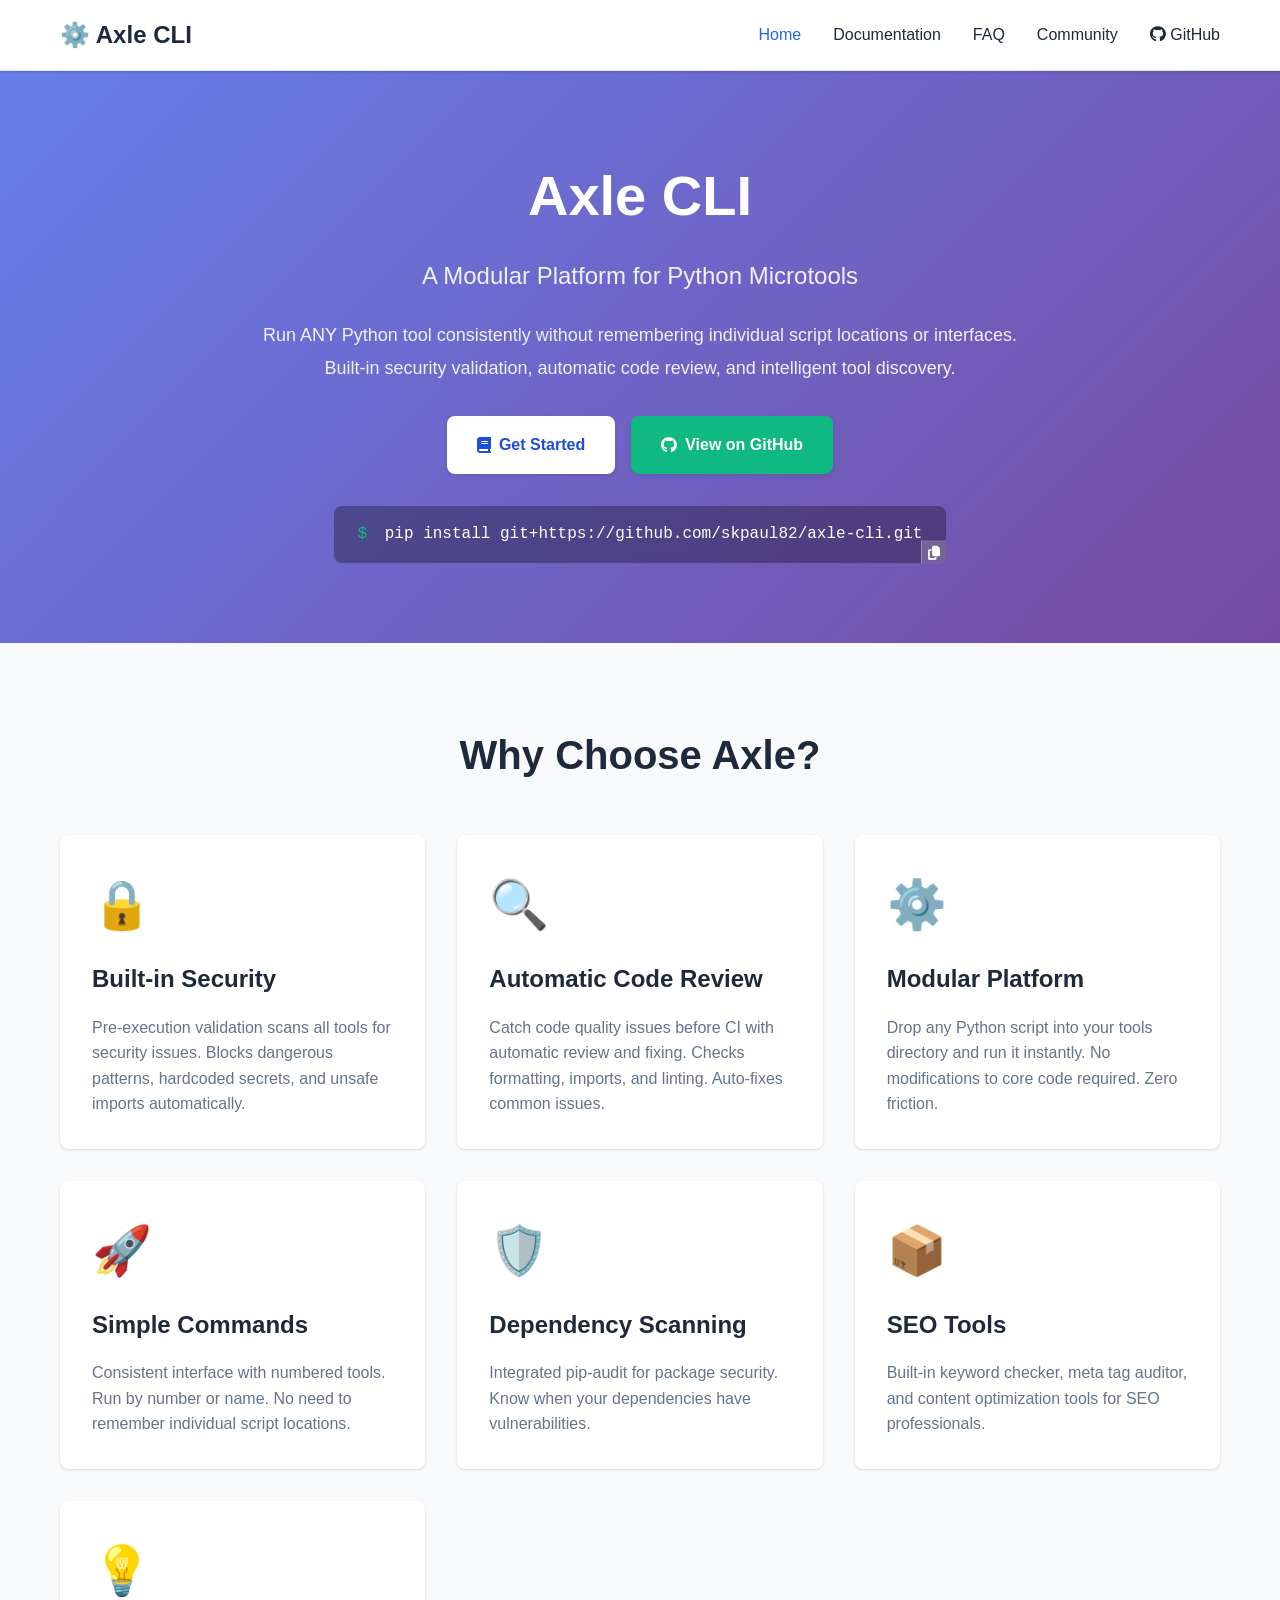
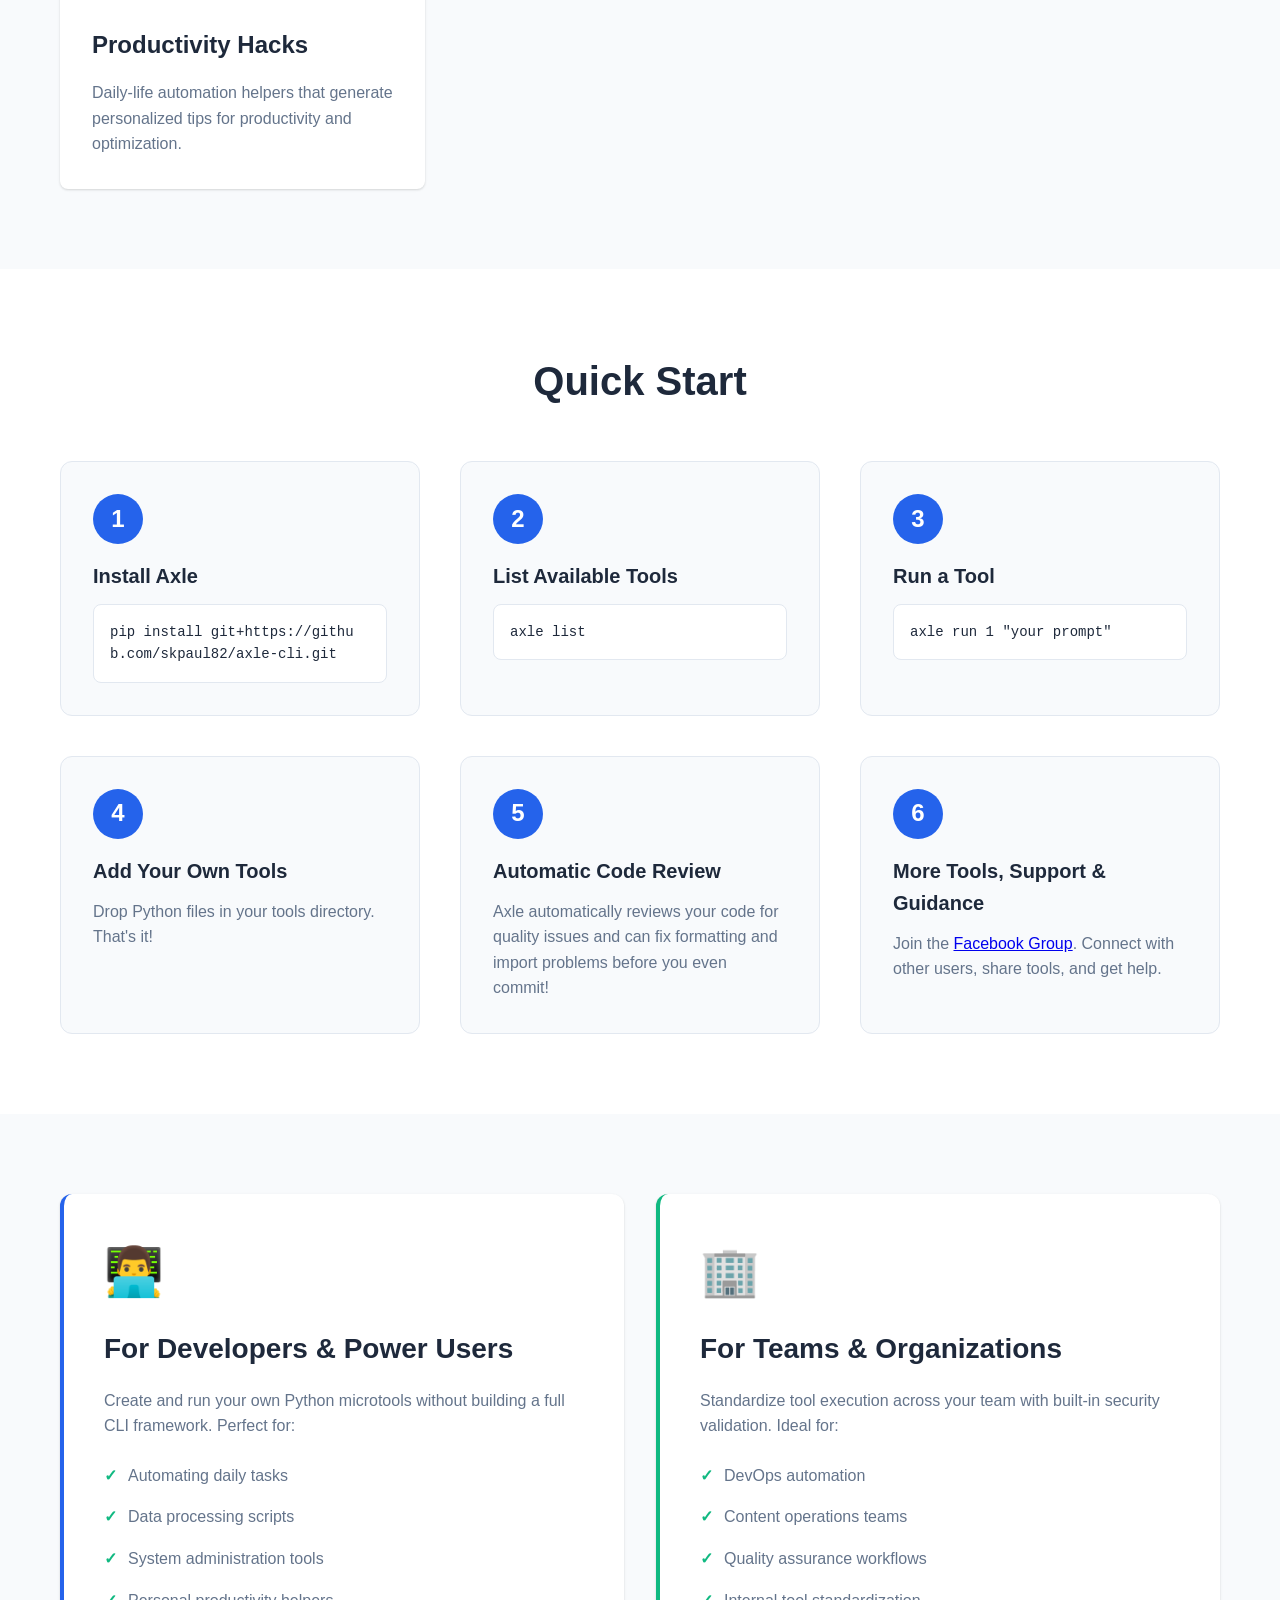
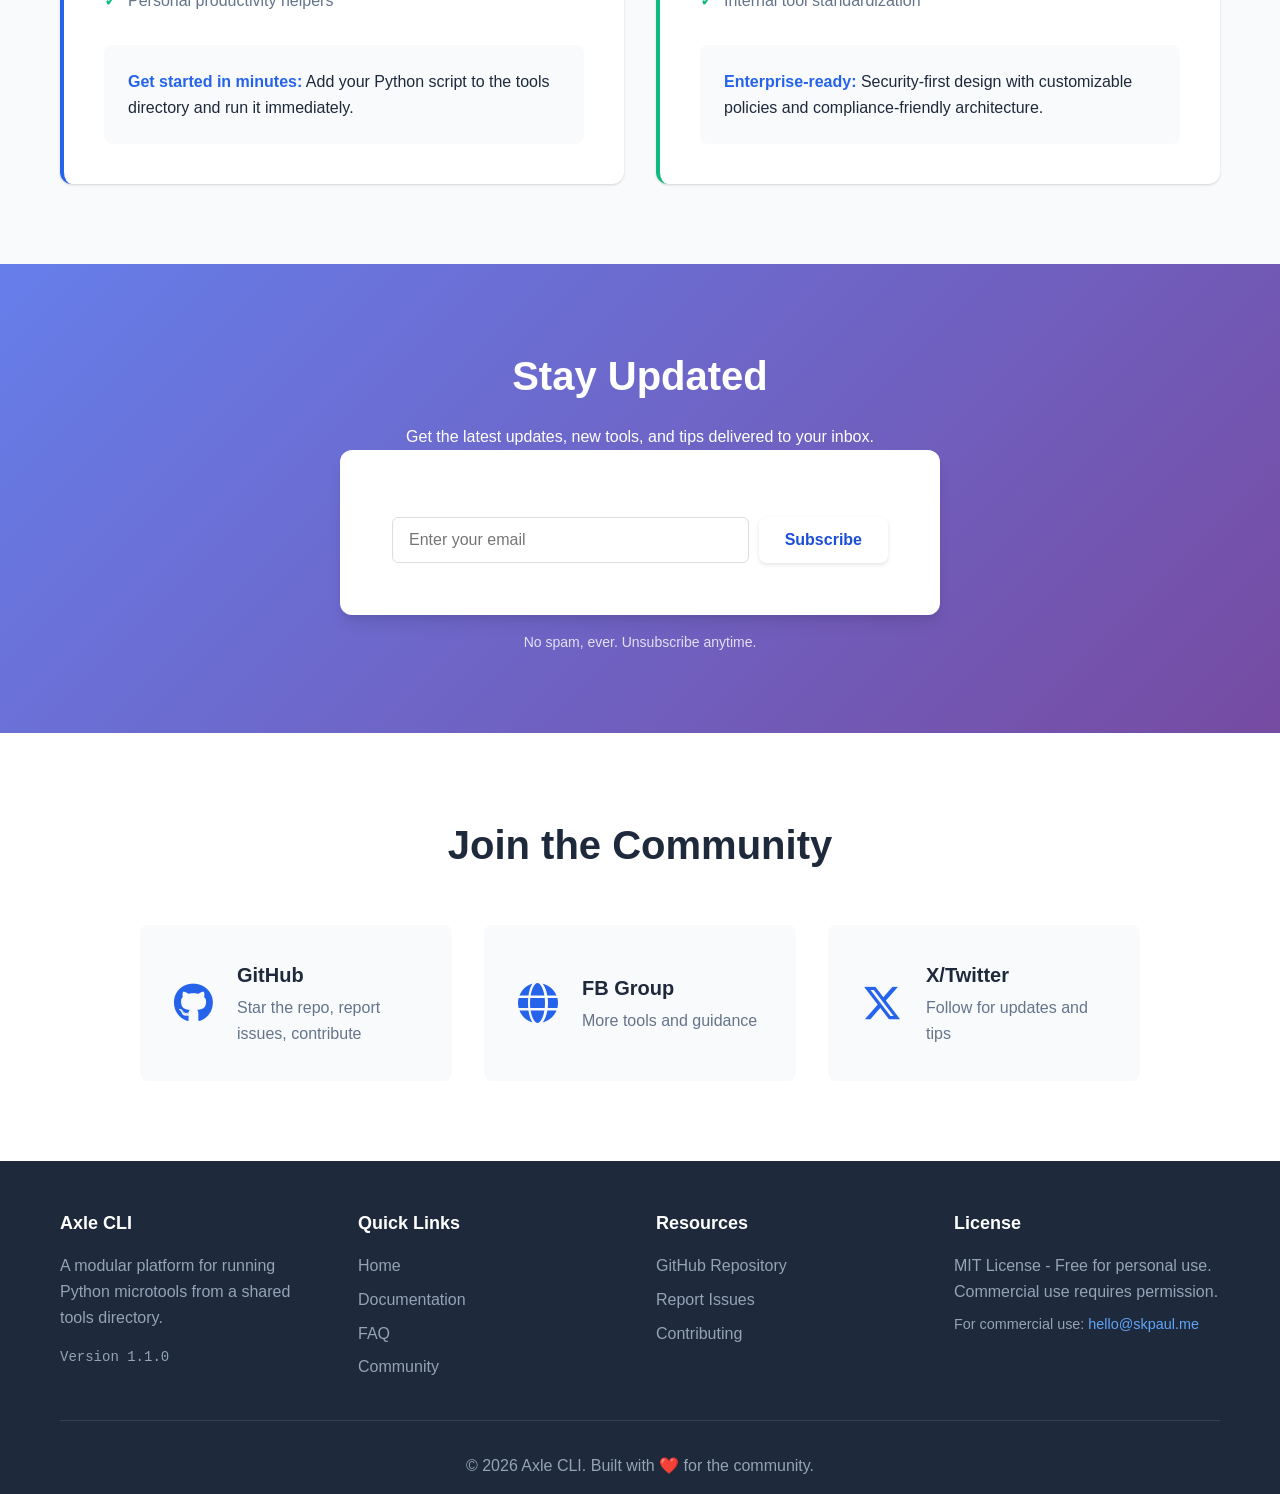
==== website/index.html @ 7e2ce711 "Revert "Add copy buttons to Quick Start section code commands" This reverts commit d05efdab713e0e65b" ====
<!DOCTYPE html>
<html lang="en">
<head>
    <meta charset="UTF-8">
    <meta name="viewport" content="width=device-width, initial-scale=1.0">
    <title>Axle CLI - A Modular Platform for Python Microtools</title>
    <meta name="description" content="Axle is a modular CLI platform for running Python microtools from a shared tools directory. Built-in security, automatic tool discovery, and simple command structure.">
    <link rel="stylesheet" href="css/style.css">
    <link rel="stylesheet" href="https://cdnjs.cloudflare.com/ajax/libs/font-awesome/6.4.0/css/all.min.css">
    <!-- Google tag (gtag.js) -->
    <script async src="https://www.googletagmanager.com/gtag/js?id=G-KFVHRHE60N"></script>
    <script>
      window.dataLayer = window.dataLayer || [];
      function gtag(){dataLayer.push(arguments);}
      gtag('js', new Date());

      gtag('config', 'G-KFVHRHE60N');
    </script>
</head>
<body>
    <!-- Navigation -->
    <nav class="navbar">
        <div class="container">
            <div class="nav-brand">
                <a href="index.html">⚙️ Axle CLI</a>
            </div>
            <button class="nav-toggle" id="navToggle" aria-label="Toggle navigation">
                <span></span>
                <span></span>
                <span></span>
            </button>
            <ul class="nav-menu" id="navMenu">
                <li><a href="index.html" class="active">Home</a></li>
                <li><a href="docs.html">Documentation</a></li>
                <li><a href="faq.html">FAQ</a></li>
                <li><a href="community.html">Community</a></li>
                <li><a href="https://github.com/skpaul82/axle-cli" target="_blank"><i class="fab fa-github"></i> GitHub</a></li>
            </ul>
        </div>
    </nav>

    <!-- Hero Section -->
    <section class="hero">
        <div class="container">
            <div class="hero-content">
                <h1>
                    Axle CLI
                </h1>
                <p class="hero-subtitle">A Modular Platform for Python Microtools</p>
                <p class="hero-description">
                    Run ANY Python tool consistently without remembering individual script locations or interfaces.
                    Built-in security validation, automatic code review, and intelligent tool discovery.
                </p>
                <div class="hero-buttons">
                    <a href="docs.html" class="btn btn-primary">
                        <i class="fas fa-book"></i> Get Started
                    </a>
                    <a href="https://github.com/skpaul82/axle-cli" target="_blank" class="btn btn-secondary">
                        <i class="fab fa-github"></i> View on GitHub
                    </a>
                </div>
                <div class="hero-install">
                    <div style="position: relative; display: inline-block;">
                        <code class="install-command" id="installCommand">
                            <span class="prompt">$</span> pip install git+https://github.com/skpaul82/axle-cli.git
                        
                            <button onclick="copyInstallCommand()" class="copy-button-install" aria-label="Copy installation command" title="Copy installation command" data-clipboard-text="$ pip install git+https://github.com/skpaul82/axle-cli.git">
                                <i class="fas fa-copy"></i>
                            </button>
                        </code>
                    </div>
                </div>
            </div>
        </div>
    </section>

    <!-- Features Section -->
    <section class="features">
        <div class="container">
            <h2>Why Choose Axle?</h2>
            <div class="features-grid">
                <div class="feature-card">
                    <div class="feature-icon">🔒</div>
                    <h3>Built-in Security</h3>
                    <p>Pre-execution validation scans all tools for security issues. Blocks dangerous patterns, hardcoded secrets, and unsafe imports automatically.</p>
                </div>
                <div class="feature-card">
                    <div class="feature-icon">🔍</div>
                    <h3>Automatic Code Review</h3>
                    <p>Catch code quality issues before CI with automatic review and fixing. Checks formatting, imports, and linting. Auto-fixes common issues.</p>
                </div>
                <div class="feature-card">
                    <div class="feature-icon">⚙️</div>
                    <h3>Modular Platform</h3>
                    <p>Drop any Python script into your tools directory and run it instantly. No modifications to core code required. Zero friction.</p>
                </div>
                <div class="feature-card">
                    <div class="feature-icon">🚀</div>
                    <h3>Simple Commands</h3>
                    <p>Consistent interface with numbered tools. Run by number or name. No need to remember individual script locations.</p>
                </div>
                <div class="feature-card">
                    <div class="feature-icon">🛡️</div>
                    <h3>Dependency Scanning</h3>
                    <p>Integrated pip-audit for package security. Know when your dependencies have vulnerabilities.</p>
                </div>
                <div class="feature-card">
                    <div class="feature-icon">📦</div>
                    <h3>SEO Tools</h3>
                    <p>Built-in keyword checker, meta tag auditor, and content optimization tools for SEO professionals.</p>
                </div>
                <div class="feature-card">
                    <div class="feature-icon">💡</div>
                    <h3>Productivity Hacks</h3>
                    <p>Daily-life automation helpers that generate personalized tips for productivity and optimization.</p>
                </div>
            </div>
        </div>
    </section>

    <!-- Quick Start Section -->
    <section class="quick-start">
        <div class="container">
            <h2>Quick Start</h2>
            <div class="steps">
                <div class="step">
                    <div class="step-number">1</div>
                    <div class="step-content">
                        <h3>Install Axle</h3>
                        <code>pip install git+https://github.com/skpaul82/axle-cli.git</code>
                    </div>
                </div>
                <div class="step">
                    <div class="step-number">2</div>
                    <div class="step-content">
                        <h3>List Available Tools</h3>
                        <code>axle list</code>
                    </div>
                </div>
                <div class="step">
                    <div class="step-number">3</div>
                    <div class="step-content">
                        <h3>Run a Tool</h3>
                        <code>axle run 1 "your prompt"</code>
                    </div>
                </div>
                <div class="step">
                    <div class="step-number">4</div>
                    <div class="step-content">
                        <h3>Add Your Own Tools</h3>
                        <p>Drop Python files in your tools directory. That's it!</p>
                    </div>
                </div>
                <div class="step">
                    <div class="step-number">5</div>
                    <div class="step-content">
                        <h3>Automatic Code Review</h3>
                        <p>Axle automatically reviews your code for quality issues and can fix formatting and import problems before you even commit!</p>
                    </div>
                </div>
                <div class="step">
                    <div class="step-number">6</div>
                    <div class="step-content">
                        <h3>More Tools, Support & Guidance</h3>
                        <p>Join the <a href="https://facebook.com/groups/agenticaio" target="_blank">Facebook Group</a>. Connect with other users, share tools, and get help.</p>
                    </div>
                </div>
            </div>
        </div>
    </section>

    <!-- For Developers Section -->
    <section class="audience-section">
        <div class="container">
            <div class="audience-grid">
                <div class="audience-card b2c">
                    <div class="audience-icon">👨‍💻</div>
                    <h3>For Developers & Power Users</h3>
                    <p>Create and run your own Python microtools without building a full CLI framework. Perfect for:</p>
                    <ul>
                        <li>Automating daily tasks</li>
                        <li>Data processing scripts</li>
                        <li>System administration tools</li>
                        <li>Personal productivity helpers</li>
                    </ul>
                    <div class="audience-cta">
                        <p><strong>Get started in minutes:</strong> Add your Python script to the tools directory and run it immediately.</p>
                    </div>
                </div>
                <div class="audience-card b2b">
                    <div class="audience-icon">🏢</div>
                    <h3>For Teams & Organizations</h3>
                    <p>Standardize tool execution across your team with built-in security validation. Ideal for:</p>
                    <ul>
                        <li>DevOps automation</li>
                        <li>Content operations teams</li>
                        <li>Quality assurance workflows</li>
                        <li>Internal tool standardization</li>
                    </ul>
                    <div class="audience-cta">
                        <p><strong>Enterprise-ready:</strong> Security-first design with customizable policies and compliance-friendly architecture.</p>
                    </div>
                </div>
            </div>
        </div>
    </section>

    <!-- Newsletter Section -->
    <section class="newsletter">
        <div class="container">
            <div class="newsletter-content">
                <h2>Stay Updated</h2>
                <p>Get the latest updates, new tools, and tips delivered to your inbox.</p>
                <div class="newsletter-form">
                    <script type="text/javascript" src="https://zoho-embedded.maillist-manage.com/js/optin.min.js" onload="setupZF_Optin()" async></script>
                    <div id="zf_optin_wrapper" style="background-color: #ffffff; width: 100%; margin: 0 auto; padding: 20px; border-radius: 8px;">
                        <div id="zf_optin_feedback"></div>
                        <div id="zf_optin_msg" style="color: #333; font-size: 14px; margin-bottom: 15px;"></div>
                        <form method="POST" action="https://maillist-manage.com/weboptin.zc" target="_zf_optin_confirmation" onsubmit="return zf_ValidateAndSubmit();" id="zf_optin_form">
                            <div style="display: flex; gap: 10px; flex-wrap: wrap; justify-content: center;">
                                <input type="email" placeholder="Enter your email" name="CONTACT_EMAIL" id="CONTACT_EMAIL" style="flex: 1; min-width: 250px; padding: 12px 16px; border: 1px solid #ddd; border-radius: 6px; font-size: 16px;" required/>
                                <button type="submit" class="btn btn-primary" style="padding: 12px 24px;">Subscribe</button>
                            </div>
                            <input type="hidden" name="zp_optin_check" value="true"/>
                            <input type="hidden" name="zp_optin_format" value="embedded"/>
                        </form>
                    </div>
                </div>
                <p class="newsletter-note">No spam, ever. Unsubscribe anytime.</p>
            </div>
        </div>
    </section>

    <!-- Community Section -->
    <section class="community">
        <div class="container">
            <h2>Join the Community</h2>
            <div class="community-links">
                <a href="https://github.com/skpaul82/axle-cli" target="_blank" class="community-link">
                    <i class="fab fa-github"></i>
                    <div>
                        <h4>GitHub</h4>
                        <p>Star the repo, report issues, contribute</p>
                    </div>
                </a>
                <a href="https://www.facebook.com/groups/agenticaio/" target="_blank" class="community-link">
                    <i class="fas fa-globe"></i>
                    <div>
                        <h4>FB Group</h4>
                        <p>More tools and guidance</p>
                    </div>
                </a>
                <a href="https://x.com/_skpaul82" target="_blank" class="community-link">
                    <i class="fab fa-x-twitter"></i>
                    <div>
                        <h4>X/Twitter</h4>
                        <p>Follow for updates and tips</p>
                    </div>
                </a>
            </div>
        </div>
    </section>

    <!-- Footer -->
    <footer class="footer">
        <div class="container">
            <div class="footer-content">
                <div class="footer-section">
                    <h4>Axle CLI</h4>
                    <p>A modular platform for running Python microtools from a shared tools directory.</p>
                    <p class="version">Version 1.1.0</p>
                </div>
                <div class="footer-section">
                    <h4>Quick Links</h4>
                    <ul>
                        <li><a href="index.html">Home</a></li>
                        <li><a href="docs.html">Documentation</a></li>
                        <li><a href="faq.html">FAQ</a></li>
                        <li><a href="community.html">Community</a></li>
                    </ul>
                </div>
                <div class="footer-section">
                    <h4>Resources</h4>
                    <ul>
                        <li><a href="https://github.com/skpaul82/axle-cli">GitHub Repository</a></li>
                        <li><a href="https://github.com/skpaul82/axle-cli/issues">Report Issues</a></li>
                        <li><a href="https://github.com/skpaul82/axle-cli/blob/main/docs/contributing.md">Contributing</a></li>
                    </ul>
                </div>
                <div class="footer-section">
                    <h4>License</h4>
                    <p>MIT License - Free for personal use. Commercial use requires permission.</p>
                    <p style="margin-top: 0.5rem; font-size: 0.9rem;">For commercial use: <a href="mailto:hello@skpaul.me" style="color: #60a5fa;">hello@skpaul.me</a></p>
                </div>
            </div>
            <div class="footer-bottom">
                <p>&copy; 2026 Axle CLI. Built with ❤️ for the community.</p>
            </div>
        </div>
    </footer>

    <script src="js/main.js"></script>
    <script>
        function copyInstallCommand() {
            const command = 'pip install git+https://github.com/skpaul82/axle-cli.git';
            navigator.clipboard.writeText(command).then(() => {
                const button = document.querySelector('.copy-button-install');
                const originalHTML = button.innerHTML;
                button.innerHTML = '<i class="fas fa-check"></i>';
                button.style.background = 'rgba(16, 185, 129, 0.3)';

                setTimeout(() => {
                    button.innerHTML = originalHTML;
                    button.style.background = 'rgba(255,255,255,0.2)';
                }, 2000);
            }).catch(err => {
                console.error('Failed to copy:', err);
            });
        }
    </script>
</body>
</html>
---- website/css/style.css ----
/* Reset and Base Styles */
* {
    margin: 0;
    padding: 0;
    box-sizing: border-box;
}

:root {
    --primary-color: #2563eb;
    --primary-dark: #1d4ed8;
    --secondary-color: #64748b;
    --success-color: #10b981;
    --warning-color: #f59e0b;
    --danger-color: #ef4444;
    --bg-color: #ffffff;
    --bg-secondary: #f8fafc;
    --text-color: #1e293b;
    --text-light: #64748b;
    --border-color: #e2e8f0;
    --shadow: 0 1px 3px 0 rgba(0, 0, 0, 0.1), 0 1px 2px 0 rgba(0, 0, 0, 0.06);
    --shadow-lg: 0 10px 15px -3px rgba(0, 0, 0, 0.1), 0 4px 6px -2px rgba(0, 0, 0, 0.05);
}

body {
    font-family: -apple-system, BlinkMacSystemFont, 'Segoe UI', Roboto, 'Helvetica Neue', Arial, sans-serif;
    line-height: 1.6;
    color: var(--text-color);
    background-color: var(--bg-color);
}

.container {
    max-width: 1200px;
    margin: 0 auto;
    padding: 0 20px;
}

/* Navigation */
.navbar {
    background-color: var(--bg-color);
    border-bottom: 1px solid var(--border-color);
    position: sticky;
    top: 0;
    z-index: 1000;
    box-shadow: var(--shadow);
}

.navbar .container {
    display: flex;
    justify-content: space-between;
    align-items: center;
    padding: 1rem 20px;
}

.nav-brand a {
    font-size: 1.5rem;
    font-weight: bold;
    color: var(--text-color);
    text-decoration: none;
    transition: color 0.3s;
}

.nav-brand a:hover {
    color: var(--primary-color);
}

.nav-menu {
    display: flex;
    list-style: none;
    gap: 2rem;
    align-items: center;
}

.nav-menu a {
    color: var(--text-color);
    text-decoration: none;
    font-weight: 500;
    transition: color 0.3s;
    padding: 0.5rem 0;
}

.nav-menu a:hover,
.nav-menu a.active {
    color: var(--primary-color);
}

.nav-toggle {
    display: none;
    flex-direction: column;
    background: none;
    border: none;
    cursor: pointer;
    padding: 0.5rem;
}

.nav-toggle span {
    width: 25px;
    height: 3px;
    background-color: var(--text-color);
    margin: 3px 0;
    transition: 0.3s;
}

/* Hero Section */
.hero {
    background: linear-gradient(135deg, #667eea 0%, #764ba2 100%);
    color: white;
    padding: 5rem 0;
    text-align: center;
}

.hero-content {
    max-width: 800px;
    margin: 0 auto;
}

.hero h1 {
    font-size: 3.5rem;
    margin-bottom: 1rem;
    font-weight: bold;
}

.hero-subtitle {
    font-size: 1.5rem;
    margin-bottom: 1.5rem;
    opacity: 0.9;
}

.hero-description {
    font-size: 1.125rem;
    margin-bottom: 2rem;
    opacity: 0.9;
    line-height: 1.8;
}

.hero-buttons {
    display: flex;
    gap: 1rem;
    justify-content: center;
    margin-bottom: 2rem;
    flex-wrap: wrap;
}

.copy-button-install {
    position: absolute;
    right: 0px;
    top: 80%;
    transform: translateY(-50%);
    background: rgba(255, 255, 255, 0.2);
    color: white;
    border: 1px solid rgba(255, 255, 255, 0.3);
    border-right: none;
    border-bottom: none;
    padding: 3px 6px;
    border-radius: 0;
    border-bottom-right-radius: 8px;
    cursor: pointer;
    font-size: 14px;
    transition: all 0.3s;
}

.btn {
    display: inline-flex;
    align-items: center;
    gap: 0.5rem;
    padding: 0.875rem 1.75rem;
    border-radius: 8px;
    font-weight: 600;
    text-decoration: none;
    transition: all 0.3s;
    border: 2px solid transparent;
    cursor: pointer;
    font-size: 1rem;
    box-shadow: 0 2px 4px rgba(0, 0, 0, 0.1);
}

.btn-primary {
    background-color: white;
    color: #1d4ed8;
}

.btn-primary:hover {
    background-color: #f8fafc;
    transform: translateY(-2px);
    box-shadow: 0 8px 16px rgba(0, 0, 0, 0.2);
    border-color: #1d4ed8;
}

.btn-secondary {
    background-color: #10b981;
    color: white;
    border-color: #10b981;
}

.btn-secondary:hover {
    background-color: #059669;
    color: white;
    transform: translateY(-2px);
    box-shadow: 0 8px 16px rgba(0, 0, 0, 0.2);
}

.hero-install {
    margin-top: 2rem;
}

.install-command {
    display: inline-block;
    background-color: rgba(0, 0, 0, 0.3);
    padding: 1rem 1.5rem;
    border-radius: 8px;
    font-family: 'Courier New', monospace;
    font-size: 1rem;
    backdrop-filter: blur(10px);
}

.prompt {
    color: #10b981;
    margin-right: 0.5rem;
}

/* Features Section */
.features {
    padding: 5rem 0;
    background-color: var(--bg-secondary);
}

.features h2 {
    text-align: center;
    font-size: 2.5rem;
    margin-bottom: 3rem;
    color: var(--text-color);
}

.features-grid {
    display: grid;
    grid-template-columns: repeat(auto-fit, minmax(300px, 1fr));
    gap: 2rem;
}

.feature-card {
    background-color: var(--bg-color);
    padding: 2rem;
    border-radius: 8px;
    box-shadow: var(--shadow);
    transition: transform 0.3s, box-shadow 0.3s;
}

.feature-card:hover {
    transform: translateY(-5px);
    box-shadow: var(--shadow-lg);
}

.feature-icon {
    font-size: 3rem;
    margin-bottom: 1rem;
}

.feature-card h3 {
    font-size: 1.5rem;
    margin-bottom: 1rem;
    color: var(--text-color);
}

.feature-card p {
    color: var(--text-light);
    line-height: 1.6;
}

/* Quick Start Section */
.quick-start {
    padding: 5rem 0;
    background-color: var(--bg-color);
}

.quick-start h2 {
    text-align: center;
    font-size: 2.5rem;
    margin-bottom: 3rem;
    color: var(--text-color);
}

.steps {
    display: grid;
    grid-template-columns: repeat(auto-fit, minmax(280px, 1fr));
    gap: 2.5rem;
}

.step {
    background: var(--bg-secondary);
    padding: 2rem;
    border-radius: 12px;
    border: 1px solid var(--border-color);
    display: flex;
    flex-direction: column;
    align-items: flex-start;
}

.step-number {
    flex-shrink: 0;
    width: 50px;
    height: 50px;
    background-color: var(--primary-color);
    color: white;
    border-radius: 50%;
    display: flex;
    align-items: center;
    justify-content: center;
    font-size: 1.5rem;
    font-weight: bold;
    margin-bottom: 1rem;
}

.step-content {
    flex: 1;
    width: 100%;
}

.step-content h3 {
    margin-bottom: 0.75rem;
    color: var(--text-color);
    font-size: 1.25rem;
}

.step-content code {
    display: block;
    background-color: var(--bg-color);
    padding: 1rem;
    border-radius: 8px;
    font-family: 'Courier New', monospace;
    font-size: 0.875rem;
    margin-top: 0.75rem;
    border: 1px solid var(--border-color);
    color: var(--text-color);
    word-break: break-all;
}

.step-content p {
    color: var(--text-light);
    margin-top: 0.75rem;
    margin-bottom: 0;
}

/* Audience Section */
.audience-section {
    padding: 5rem 0;
    background-color: var(--bg-secondary);
}

.audience-section h2 {
    text-align: center;
    font-size: 2.5rem;
    margin-bottom: 3rem;
    color: var(--text-color);
}

.audience-grid {
    display: grid;
    grid-template-columns: repeat(auto-fit, minmax(400px, 1fr));
    gap: 2rem;
}

.audience-card {
    background-color: var(--bg-color);
    padding: 2.5rem;
    border-radius: 12px;
    box-shadow: var(--shadow);
    border-left: 4px solid var(--primary-color);
}

.audience-card.b2b {
    border-left-color: var(--success-color);
}

.audience-icon {
    font-size: 3rem;
    margin-bottom: 1rem;
}

.audience-card h3 {
    font-size: 1.75rem;
    margin-bottom: 1rem;
    color: var(--text-color);
}

.audience-card p {
    color: var(--text-light);
    margin-bottom: 1rem;
    line-height: 1.6;
}

.audience-card ul {
    list-style: none;
    padding-left: 0;
    margin-bottom: 1.5rem;
}

.audience-card ul li {
    padding: 0.5rem 0;
    padding-left: 1.5rem;
    position: relative;
    color: var(--text-light);
}

.audience-card ul li:before {
    content: "✓";
    position: absolute;
    left: 0;
    color: var(--success-color);
    font-weight: bold;
}

.audience-cta {
    background-color: var(--bg-secondary);
    padding: 1.5rem;
    border-radius: 8px;
    margin-top: 1.5rem;
}

.audience-cta p {
    color: var(--text-color);
    margin: 0;
}

.audience-cta strong {
    color: var(--primary-color);
}

/* Newsletter Section */
.newsletter {
    padding: 5rem 0;
    background: linear-gradient(135deg, #667eea 0%, #764ba2 100%);
    color: white;
    text-align: center;
}

.newsletter-content {
    max-width: 600px;
    margin: 0 auto;
}

.newsletter h2 {
    font-size: 2.5rem;
    margin-bottom: 1rem;
}

.newsletter>p {
    font-size: 1.125rem;
    margin-bottom: 2rem;
    opacity: 0.9;
}

.newsletter-form {
    background-color: white;
    padding: 2rem;
    border-radius: 12px;
    box-shadow: var(--shadow-lg);
}

.newsletter-note {
    margin-top: 1rem;
    font-size: 0.875rem;
    opacity: 0.8;
}

/* Community Section */
.community {
    padding: 5rem 0;
    background-color: var(--bg-color);
}

.community h2 {
    text-align: center;
    font-size: 2.5rem;
    margin-bottom: 3rem;
    color: var(--text-color);
}

.community-links {
    display: grid;
    grid-template-columns: repeat(auto-fit, minmax(300px, 1fr));
    gap: 2rem;
    max-width: 1000px;
    margin: 0 auto;
}

.community-link {
    display: flex;
    align-items: center;
    gap: 1.5rem;
    padding: 2rem;
    background-color: var(--bg-secondary);
    border-radius: 8px;
    text-decoration: none;
    color: var(--text-color);
    transition: all 0.3s;
    border: 2px solid transparent;
}

.community-link:hover {
    border-color: var(--primary-color);
    transform: translateY(-2px);
    box-shadow: var(--shadow-lg);
}

.community-link i {
    font-size: 2.5rem;
    color: var(--primary-color);
}

.community-link h4 {
    font-size: 1.25rem;
    margin-bottom: 0.25rem;
}

.community-link p {
    color: var(--text-light);
    margin: 0;
}

/* Footer */
.footer {
    background-color: var(--text-color);
    color: white;
    padding: 3rem 0 1rem;
}

.footer-content {
    display: grid;
    grid-template-columns: repeat(auto-fit, minmax(250px, 1fr));
    gap: 2rem;
    margin-bottom: 2rem;
}

.footer-section h4 {
    margin-bottom: 1rem;
    font-size: 1.125rem;
}

.footer-section ul {
    list-style: none;
}

.footer-section ul li {
    margin-bottom: 0.5rem;
}

.footer-section a {
    color: #94a3b8;
    text-decoration: none;
    transition: color 0.3s;
}

.footer-section a:hover {
    color: white;
}

.footer-section p {
    color: #94a3b8;
    line-height: 1.6;
}

.version {
    margin-top: 1rem;
    font-family: 'Courier New', monospace;
    font-size: 0.875rem;
}

.footer-bottom {
    text-align: center;
    padding-top: 2rem;
    border-top: 1px solid #334155;
    color: #94a3b8;
}

/* Responsive Design */
@media (max-width: 768px) {
    .hero h1 {
        font-size: 2.5rem;
    }

    .hero-subtitle {
        font-size: 1.25rem;
    }

    .nav-toggle {
        display: flex;
    }

    .nav-menu {
        position: absolute;
        top: 100%;
        left: 0;
        right: 0;
        background-color: var(--bg-color);
        flex-direction: column;
        padding: 1rem;
        box-shadow: var(--shadow-lg);
        display: none;
    }

    .nav-menu.active {
        display: flex;
    }

    .hero-buttons {
        flex-direction: column;
        align-items: center;
    }

    .btn {
        width: 100%;
        justify-content: center;
    }

    .audience-grid {
        grid-template-columns: 1fr;
    }

    .steps {
        grid-template-columns: 1fr;
    }

    .step {
        flex-direction: column;
        align-items: center;
        text-align: center;
    }
}

/* Smooth Scrolling */
html {
    scroll-behavior: smooth;
}

/* Focus Styles */
a:focus,
button:focus {
    outline: 2px solid var(--primary-color);
    outline-offset: 2px;
}

/* Copy Button Styles */
.copy-button-command,
.copy-button-install {
    transition: all 0.3s ease;
}

.copy-button-command:hover,
.copy-button-install:hover {
    background: rgba(255, 255, 255, 0.3) !important;
    transform: translateY(-50%) scale(1.05);
}

/* Button Visibility Improvements */
.btn {
    display: inline-flex;
    align-items: center;
    justify-content: center;
    gap: 0.5rem;
    font-weight: 600;
    text-transform: none;
    letter-spacing: 0;
}

.btn:active {
    transform: scale(0.98);
}

/* Selection */
::selection {
    background-color: var(--primary-color);
    color: white;
}
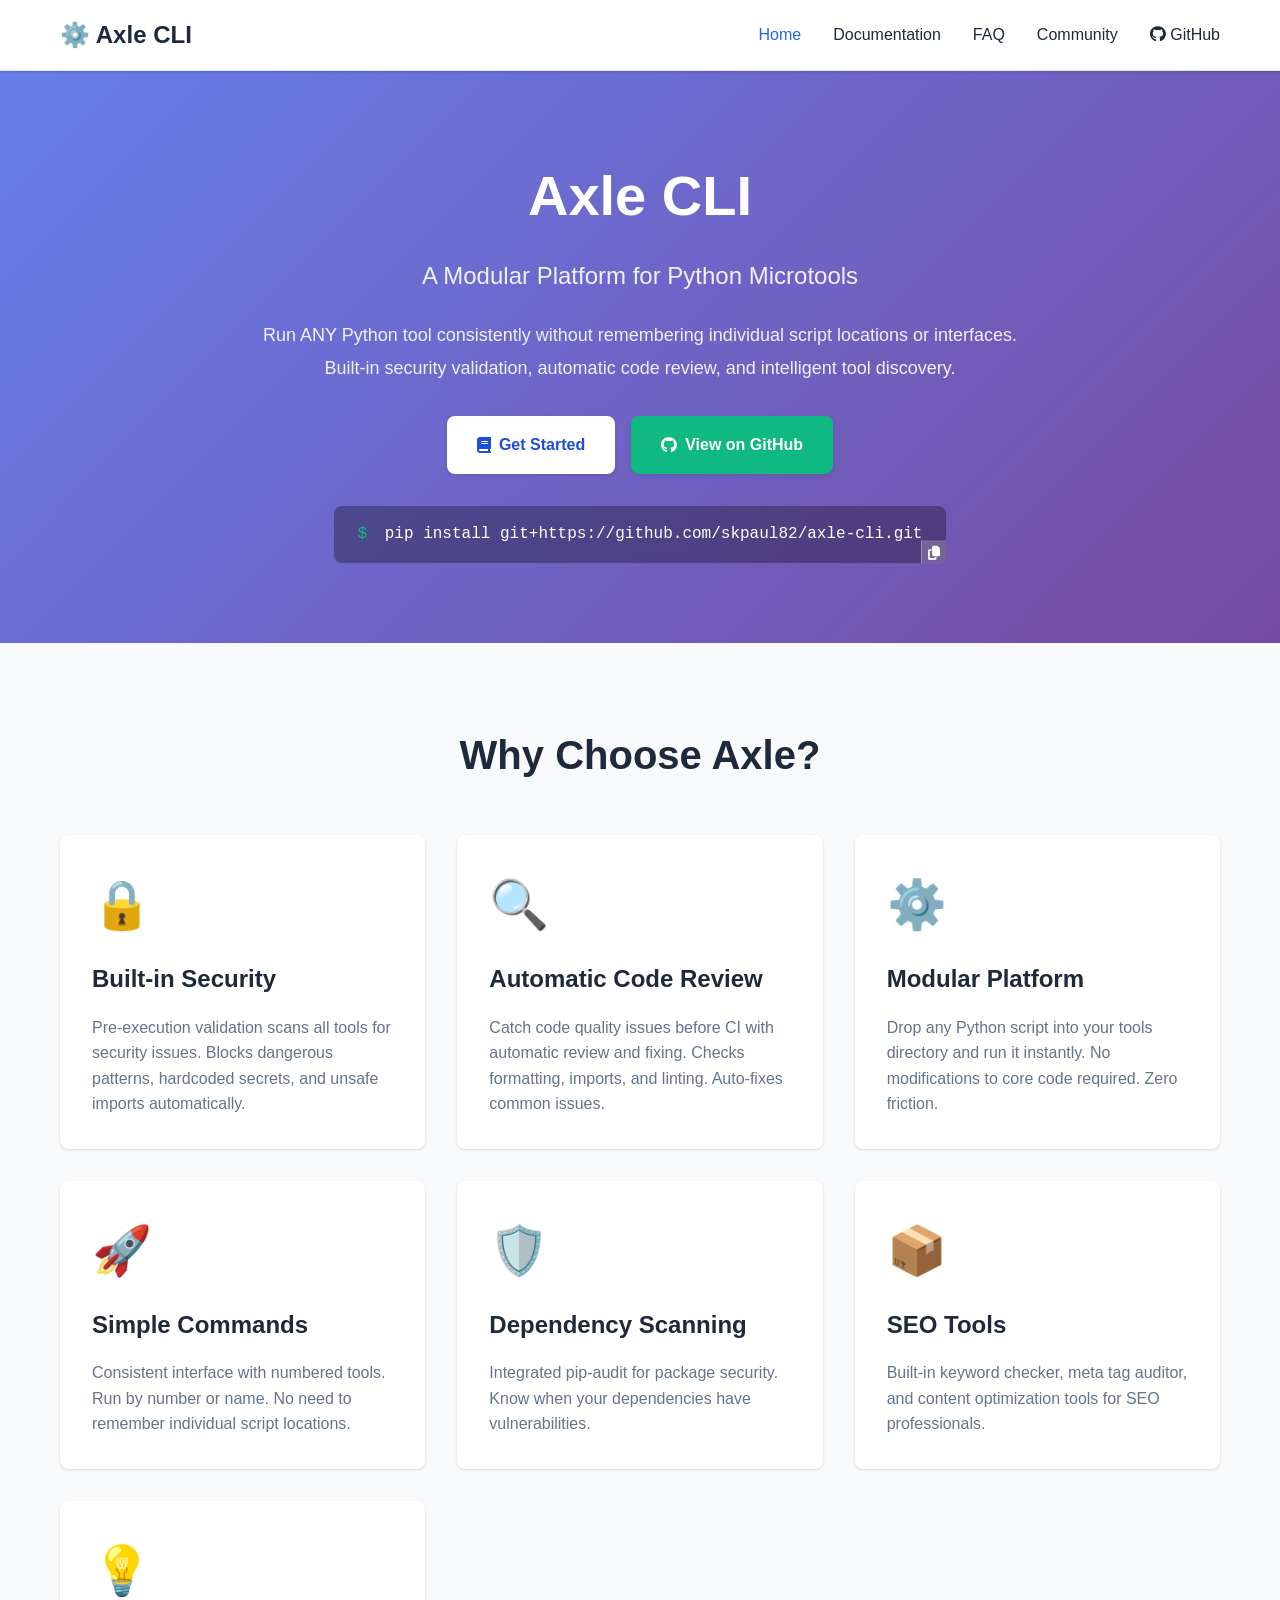
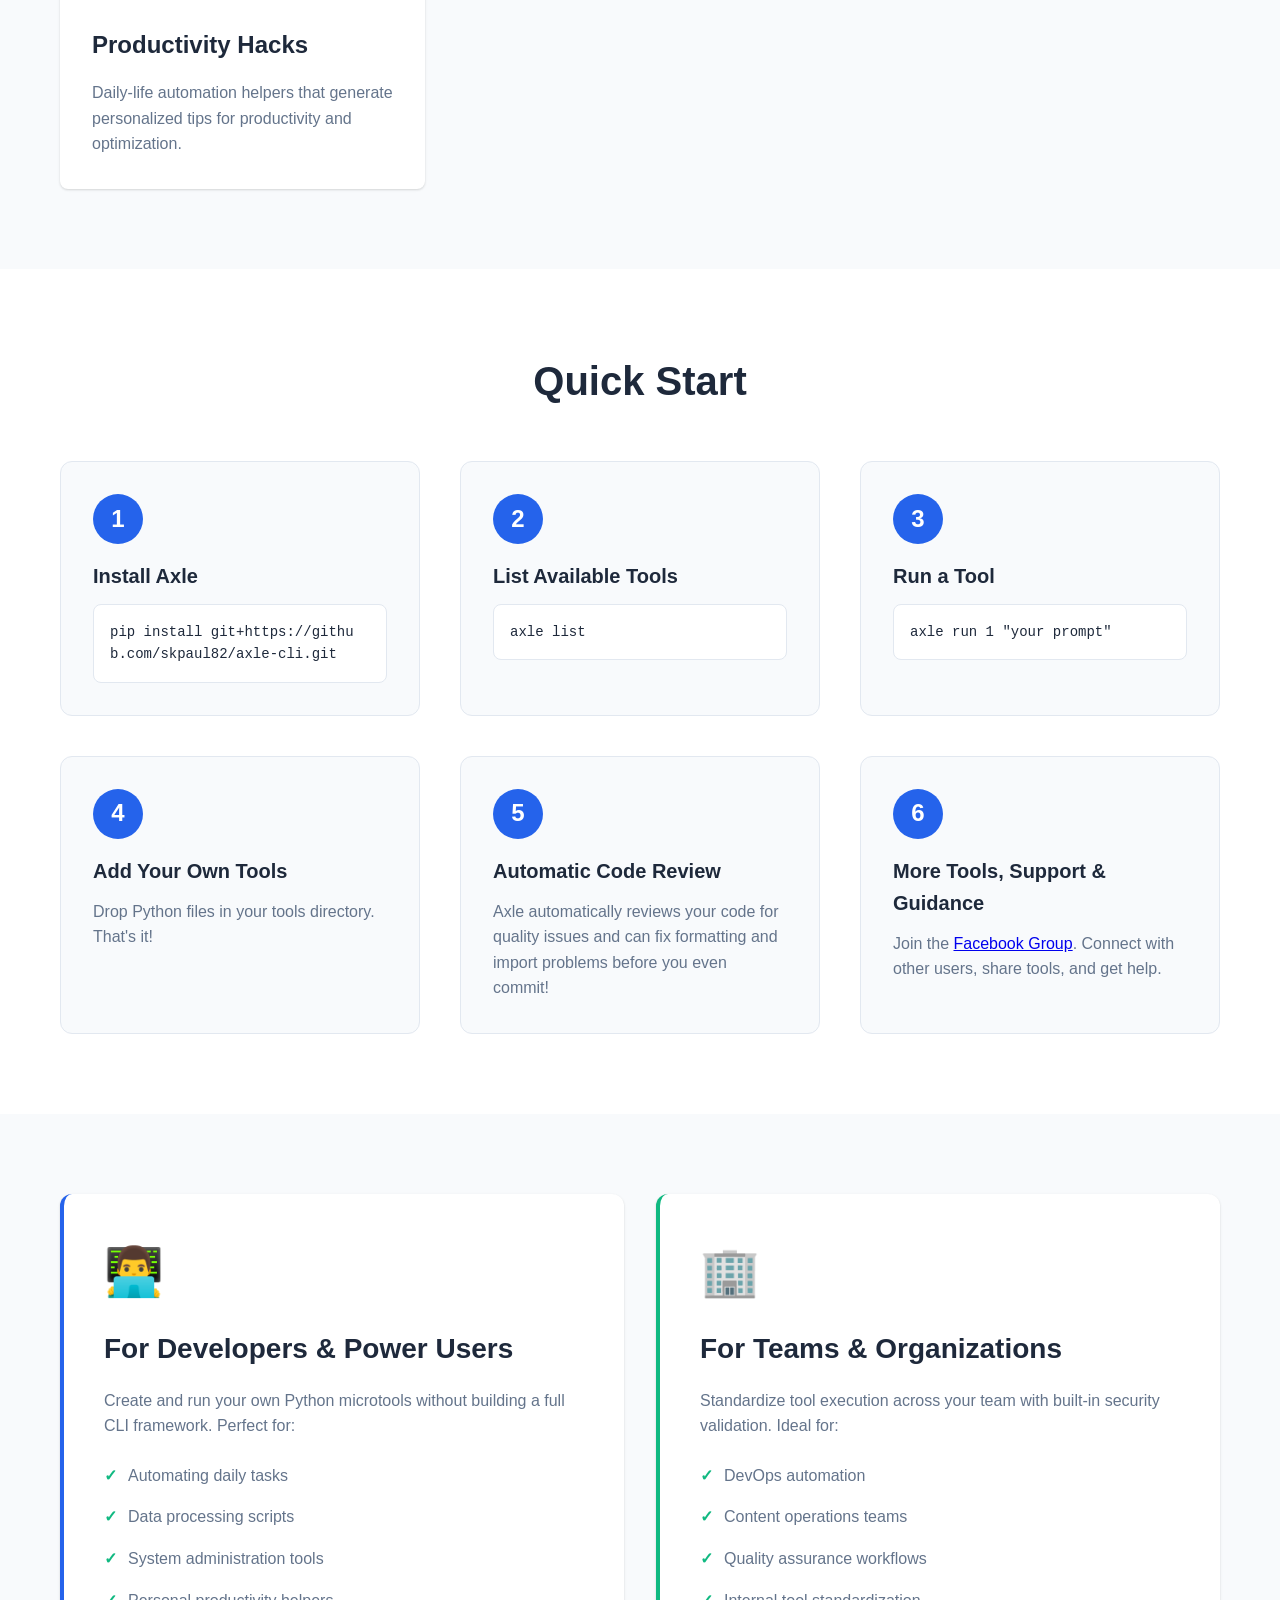
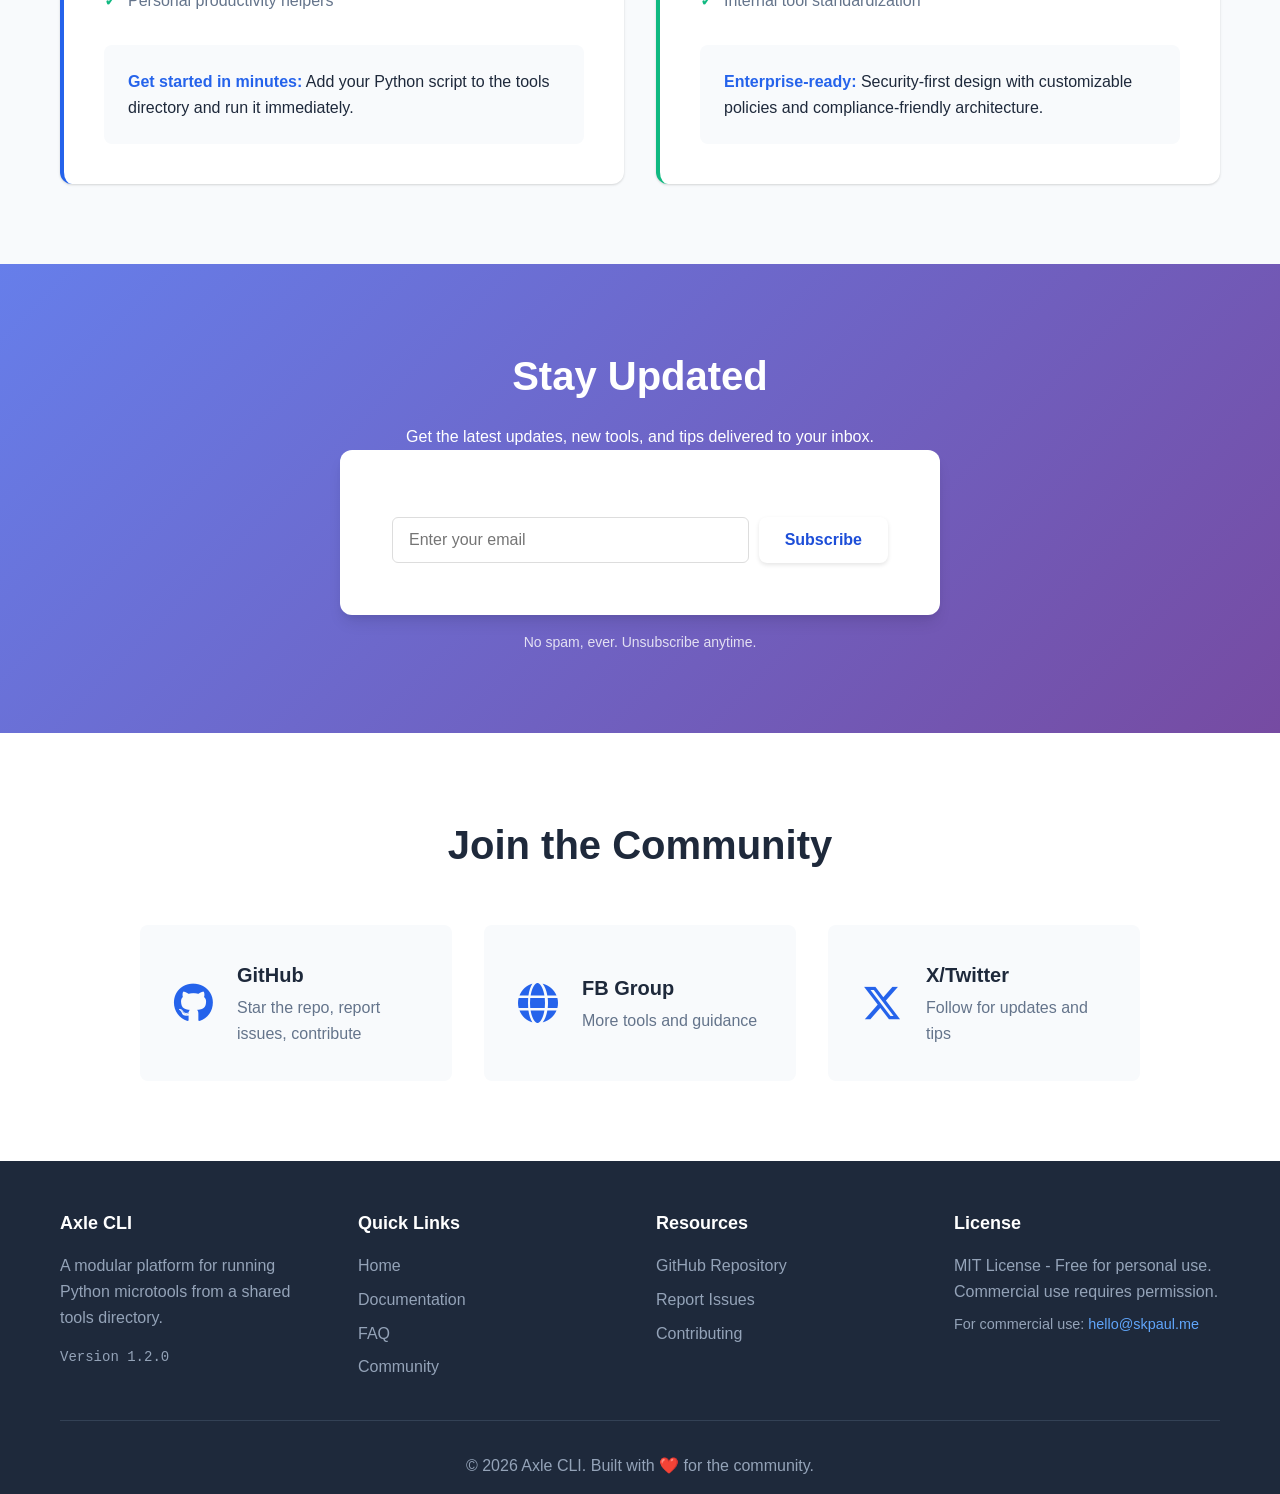
==== commit 0d7d1070: "Release v1.2.0: Optional security/code review, update command, and metadata system Major feature rel" ====
--- a/website/index.html
+++ b/website/index.html
@@ -268,7 +268,7 @@
                 <div class="footer-section">
                     <h4>Axle CLI</h4>
                     <p>A modular platform for running Python microtools from a shared tools directory.</p>
-                    <p class="version">Version 1.1.0</p>
+                    <p class="version">Version 1.2.0</p>
                 </div>
                 <div class="footer-section">
                     <h4>Quick Links</h4>
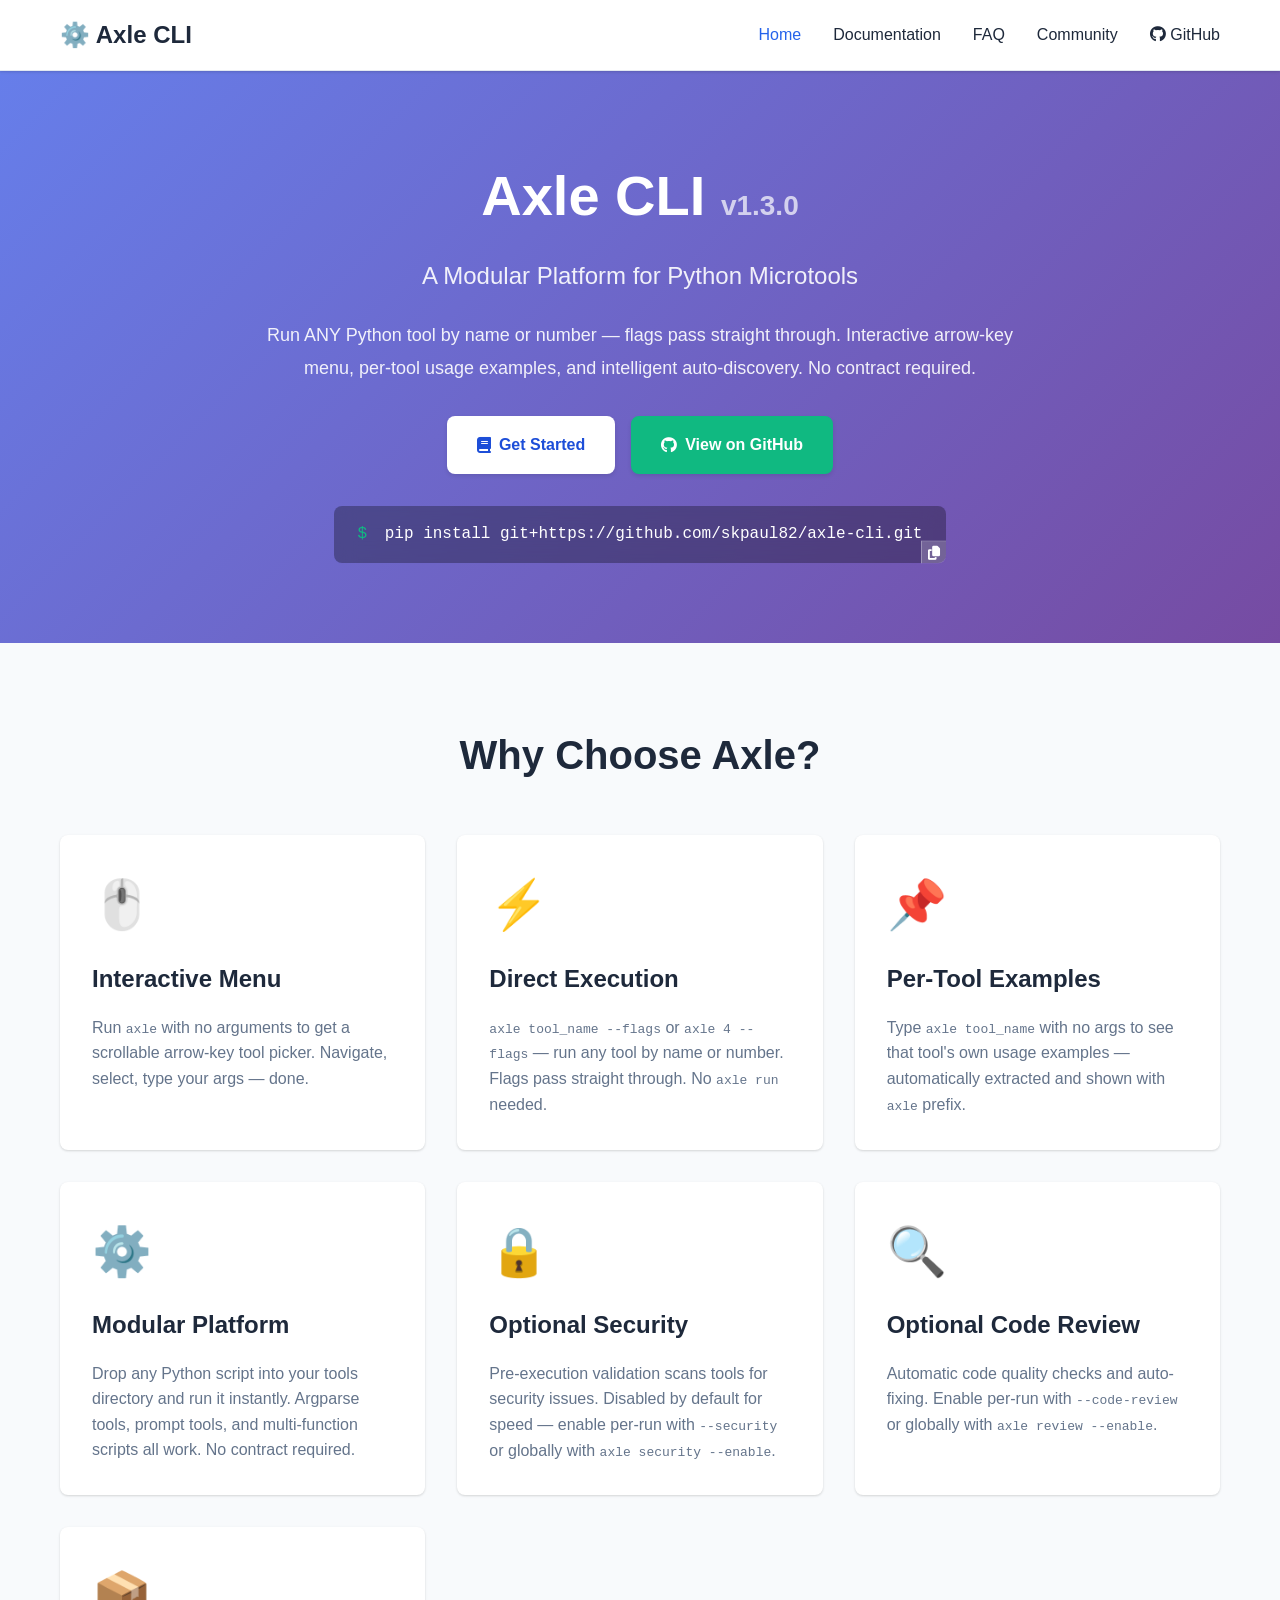
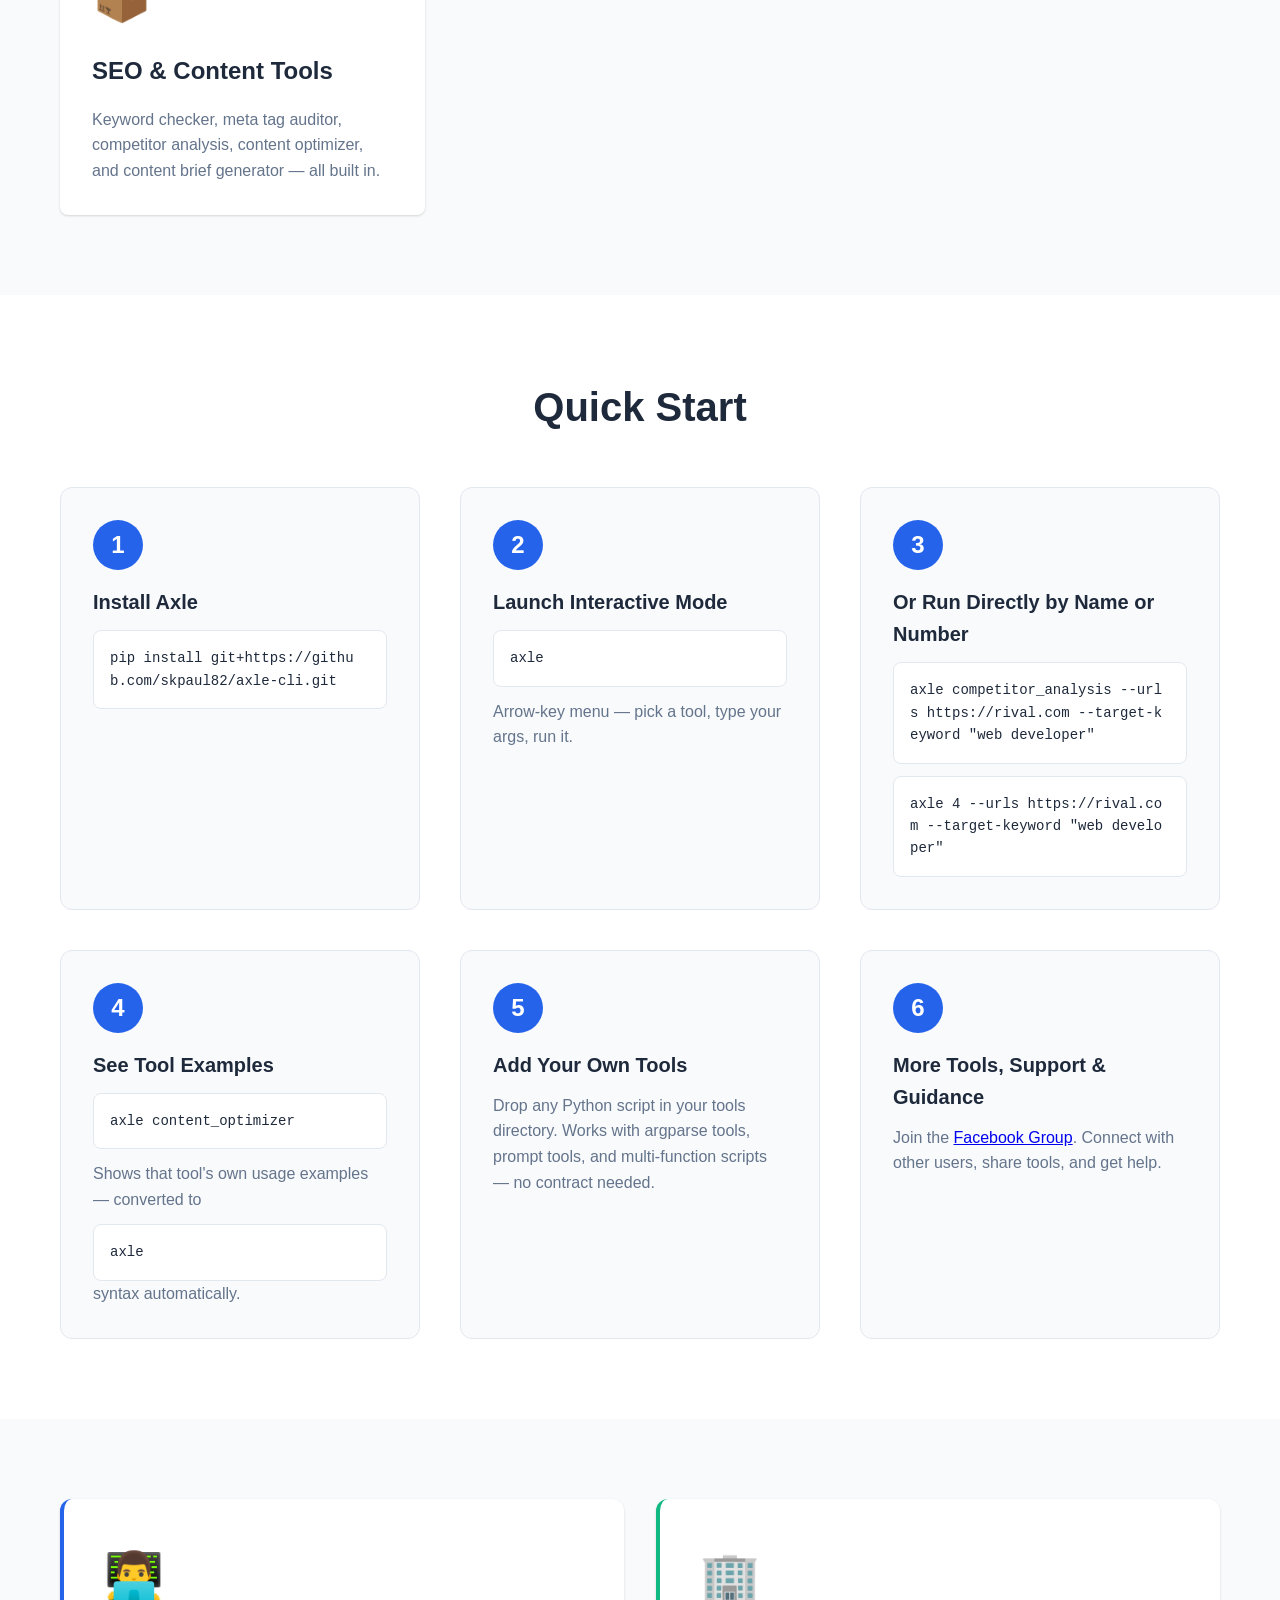
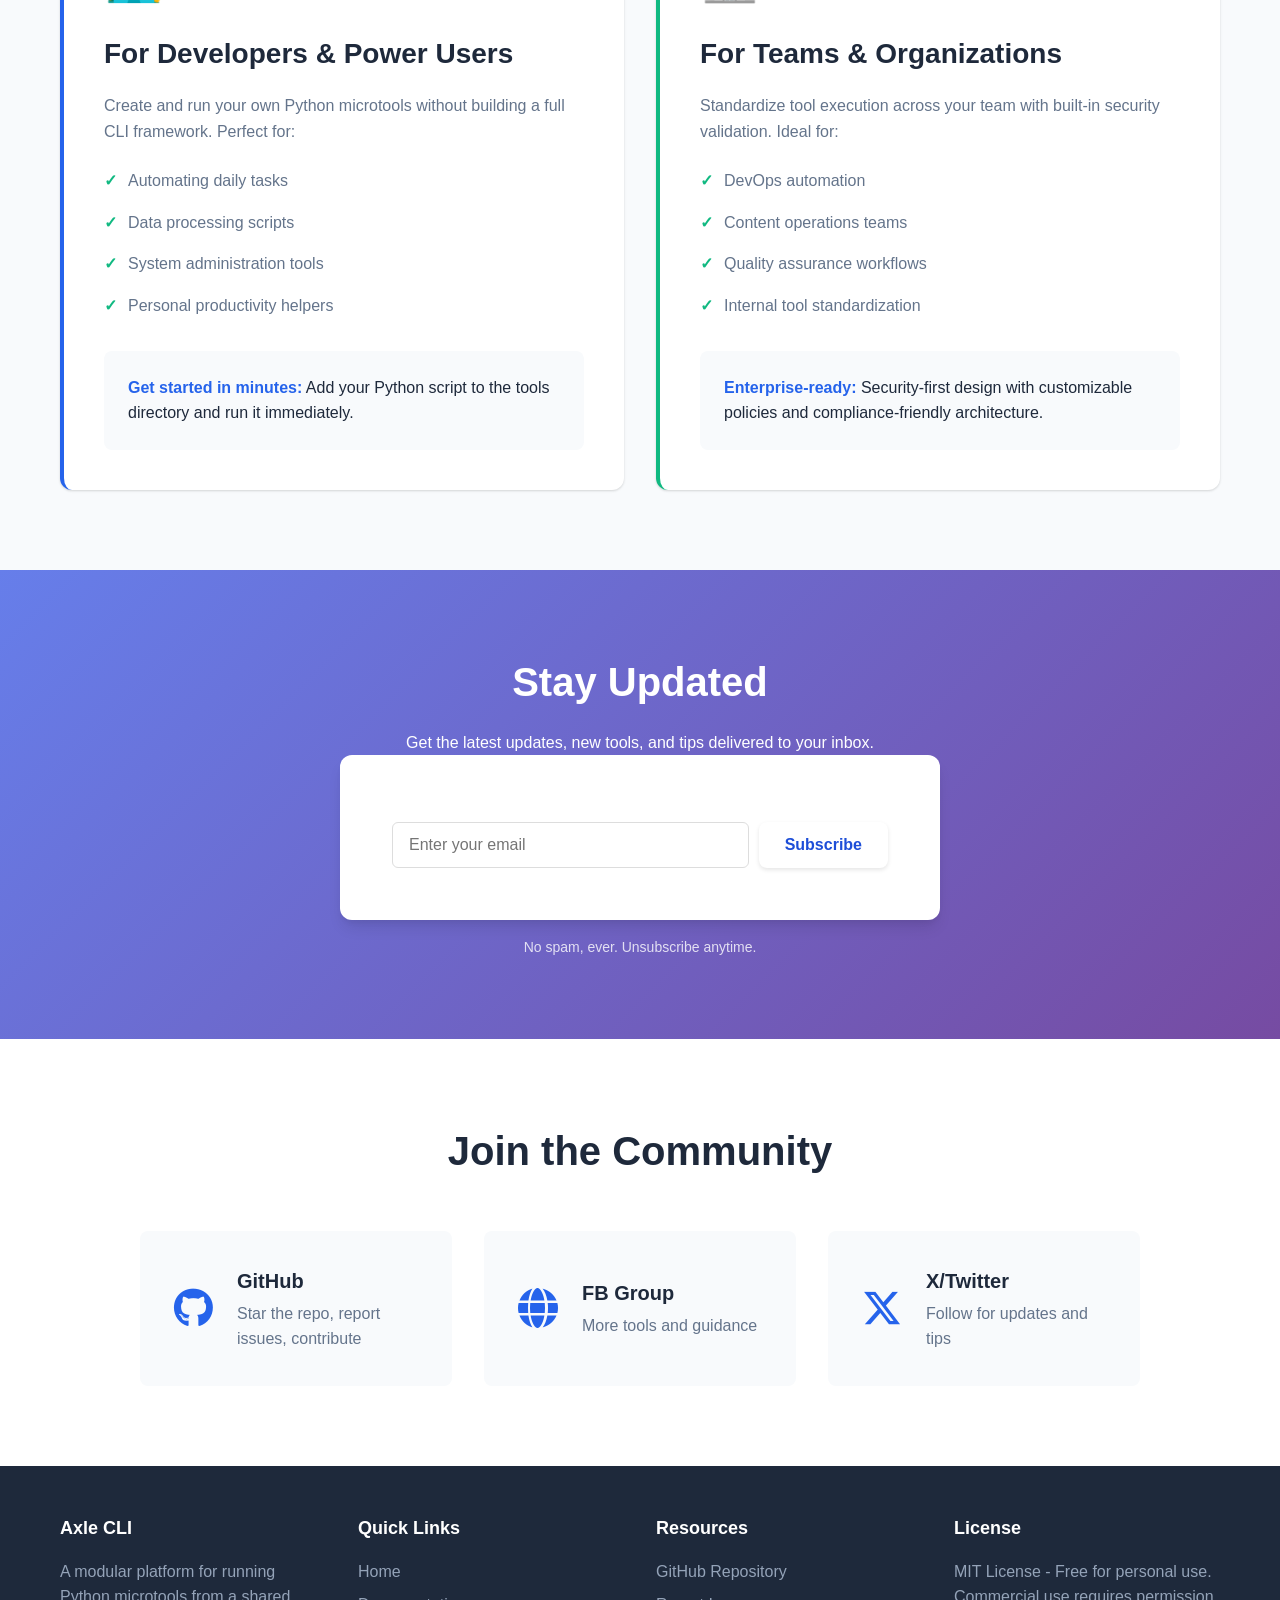
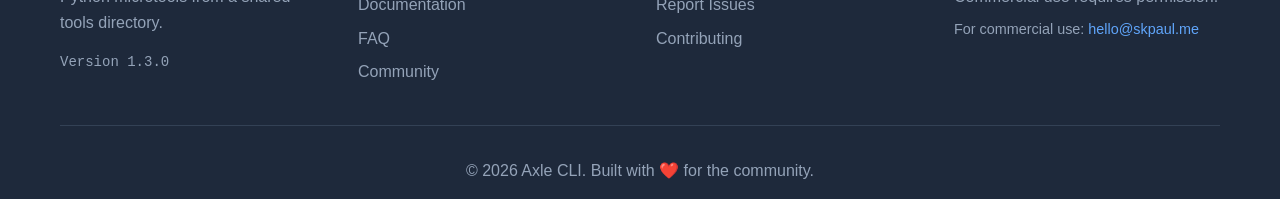
==== commit 4fadac5e: "Release v1.3.0: Interactive mode, direct execution, and per-tool examples - Add axle/interactive.py:" ====
--- a/website/index.html
+++ b/website/index.html
@@ -3,8 +3,8 @@
 <head>
     <meta charset="UTF-8">
     <meta name="viewport" content="width=device-width, initial-scale=1.0">
-    <title>Axle CLI - A Modular Platform for Python Microtools</title>
-    <meta name="description" content="Axle is a modular CLI platform for running Python microtools from a shared tools directory. Built-in security, automatic tool discovery, and simple command structure.">
+    <title>Axle CLI v1.3.0 - A Modular Platform for Python Microtools</title>
+    <meta name="description" content="Axle is a modular CLI platform for running Python microtools. Interactive arrow-key menu, direct tool execution by name or number, per-tool examples, and intelligent discovery.">
     <link rel="stylesheet" href="css/style.css">
     <link rel="stylesheet" href="https://cdnjs.cloudflare.com/ajax/libs/font-awesome/6.4.0/css/all.min.css">
     <!-- Google tag (gtag.js) -->
@@ -44,12 +44,13 @@
         <div class="container">
             <div class="hero-content">
                 <h1>
-                    Axle CLI
+                    Axle CLI <span style="font-size:0.5em; opacity:0.7">v1.3.0</span>
                 </h1>
                 <p class="hero-subtitle">A Modular Platform for Python Microtools</p>
                 <p class="hero-description">
-                    Run ANY Python tool consistently without remembering individual script locations or interfaces.
-                    Built-in security validation, automatic code review, and intelligent tool discovery.
+                    Run ANY Python tool by name or number — flags pass straight through.
+                    Interactive arrow-key menu, per-tool usage examples, and intelligent auto-discovery.
+                    No contract required.
                 </p>
                 <div class="hero-buttons">
                     <a href="docs.html" class="btn btn-primary">
@@ -80,39 +81,39 @@
             <h2>Why Choose Axle?</h2>
             <div class="features-grid">
                 <div class="feature-card">
-                    <div class="feature-icon">🔒</div>
-                    <h3>Built-in Security</h3>
-                    <p>Pre-execution validation scans all tools for security issues. Blocks dangerous patterns, hardcoded secrets, and unsafe imports automatically.</p>
-                </div>
-                <div class="feature-card">
-                    <div class="feature-icon">🔍</div>
-                    <h3>Automatic Code Review</h3>
-                    <p>Catch code quality issues before CI with automatic review and fixing. Checks formatting, imports, and linting. Auto-fixes common issues.</p>
+                    <div class="feature-icon">🖱️</div>
+                    <h3>Interactive Menu</h3>
+                    <p>Run <code>axle</code> with no arguments to get a scrollable arrow-key tool picker. Navigate, select, type your args — done.</p>
+                </div>
+                <div class="feature-card">
+                    <div class="feature-icon">⚡</div>
+                    <h3>Direct Execution</h3>
+                    <p><code>axle tool_name --flags</code> or <code>axle 4 --flags</code> — run any tool by name or number. Flags pass straight through. No <code>axle run</code> needed.</p>
+                </div>
+                <div class="feature-card">
+                    <div class="feature-icon">📌</div>
+                    <h3>Per-Tool Examples</h3>
+                    <p>Type <code>axle tool_name</code> with no args to see that tool's own usage examples — automatically extracted and shown with <code>axle</code> prefix.</p>
                 </div>
                 <div class="feature-card">
                     <div class="feature-icon">⚙️</div>
                     <h3>Modular Platform</h3>
-                    <p>Drop any Python script into your tools directory and run it instantly. No modifications to core code required. Zero friction.</p>
-                </div>
-                <div class="feature-card">
-                    <div class="feature-icon">🚀</div>
-                    <h3>Simple Commands</h3>
-                    <p>Consistent interface with numbered tools. Run by number or name. No need to remember individual script locations.</p>
-                </div>
-                <div class="feature-card">
-                    <div class="feature-icon">🛡️</div>
-                    <h3>Dependency Scanning</h3>
-                    <p>Integrated pip-audit for package security. Know when your dependencies have vulnerabilities.</p>
+                    <p>Drop any Python script into your tools directory and run it instantly. Argparse tools, prompt tools, and multi-function scripts all work. No contract required.</p>
+                </div>
+                <div class="feature-card">
+                    <div class="feature-icon">🔒</div>
+                    <h3>Optional Security</h3>
+                    <p>Pre-execution validation scans tools for security issues. Disabled by default for speed — enable per-run with <code>--security</code> or globally with <code>axle security --enable</code>.</p>
+                </div>
+                <div class="feature-card">
+                    <div class="feature-icon">🔍</div>
+                    <h3>Optional Code Review</h3>
+                    <p>Automatic code quality checks and auto-fixing. Enable per-run with <code>--code-review</code> or globally with <code>axle review --enable</code>.</p>
                 </div>
                 <div class="feature-card">
                     <div class="feature-icon">📦</div>
-                    <h3>SEO Tools</h3>
-                    <p>Built-in keyword checker, meta tag auditor, and content optimization tools for SEO professionals.</p>
-                </div>
-                <div class="feature-card">
-                    <div class="feature-icon">💡</div>
-                    <h3>Productivity Hacks</h3>
-                    <p>Daily-life automation helpers that generate personalized tips for productivity and optimization.</p>
+                    <h3>SEO & Content Tools</h3>
+                    <p>Keyword checker, meta tag auditor, competitor analysis, content optimizer, and content brief generator — all built in.</p>
                 </div>
             </div>
         </div>
@@ -133,29 +134,32 @@
                 <div class="step">
                     <div class="step-number">2</div>
                     <div class="step-content">
-                        <h3>List Available Tools</h3>
-                        <code>axle list</code>
+                        <h3>Launch Interactive Mode</h3>
+                        <code>axle</code>
+                        <p>Arrow-key menu — pick a tool, type your args, run it.</p>
                     </div>
                 </div>
                 <div class="step">
                     <div class="step-number">3</div>
                     <div class="step-content">
-                        <h3>Run a Tool</h3>
-                        <code>axle run 1 "your prompt"</code>
+                        <h3>Or Run Directly by Name or Number</h3>
+                        <code>axle competitor_analysis --urls https://rival.com --target-keyword "web developer"</code>
+                        <code>axle 4 --urls https://rival.com --target-keyword "web developer"</code>
                     </div>
                 </div>
                 <div class="step">
                     <div class="step-number">4</div>
                     <div class="step-content">
+                        <h3>See Tool Examples</h3>
+                        <code>axle content_optimizer</code>
+                        <p>Shows that tool's own usage examples — converted to <code>axle</code> syntax automatically.</p>
+                    </div>
+                </div>
+                <div class="step">
+                    <div class="step-number">5</div>
+                    <div class="step-content">
                         <h3>Add Your Own Tools</h3>
-                        <p>Drop Python files in your tools directory. That's it!</p>
-                    </div>
-                </div>
-                <div class="step">
-                    <div class="step-number">5</div>
-                    <div class="step-content">
-                        <h3>Automatic Code Review</h3>
-                        <p>Axle automatically reviews your code for quality issues and can fix formatting and import problems before you even commit!</p>
+                        <p>Drop any Python script in your tools directory. Works with argparse tools, prompt tools, and multi-function scripts — no contract needed.</p>
                     </div>
                 </div>
                 <div class="step">
@@ -268,7 +272,7 @@
                 <div class="footer-section">
                     <h4>Axle CLI</h4>
                     <p>A modular platform for running Python microtools from a shared tools directory.</p>
-                    <p class="version">Version 1.2.0</p>
+                    <p class="version">Version 1.3.0</p>
                 </div>
                 <div class="footer-section">
                     <h4>Quick Links</h4>
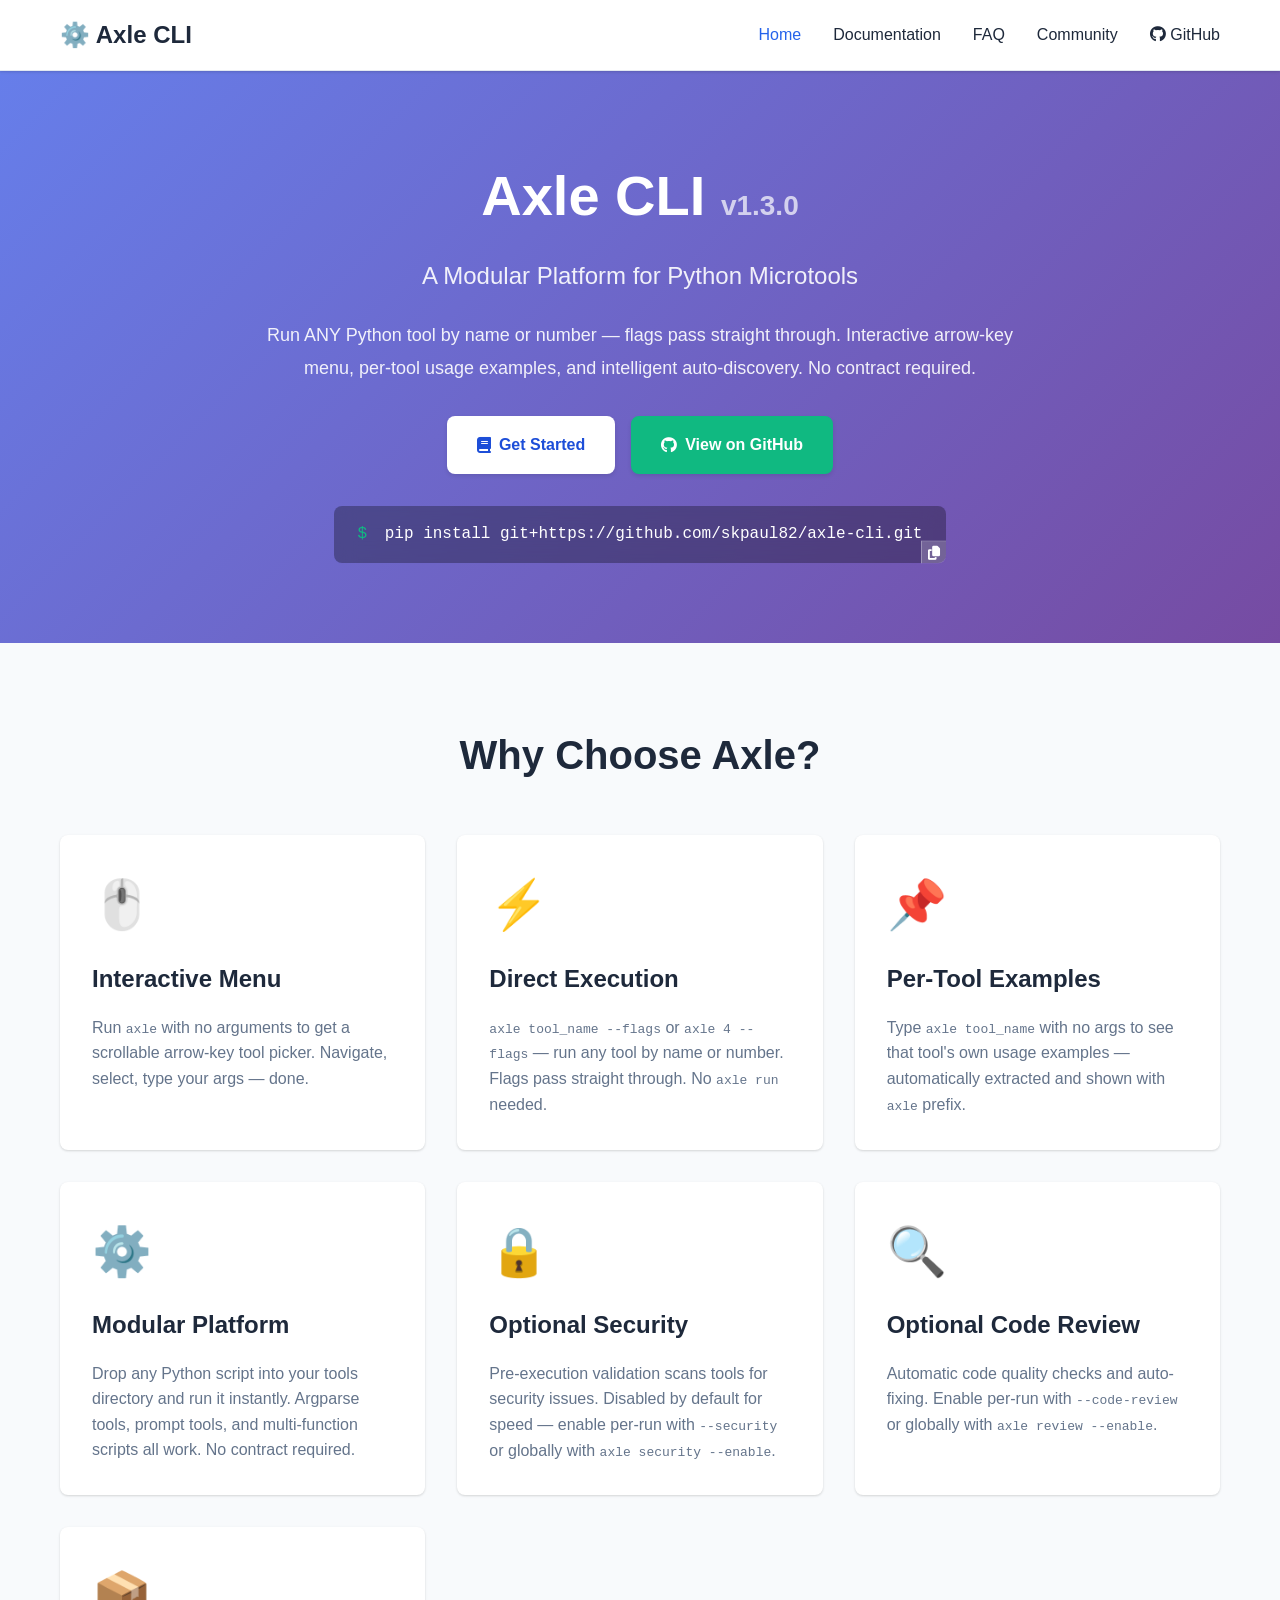
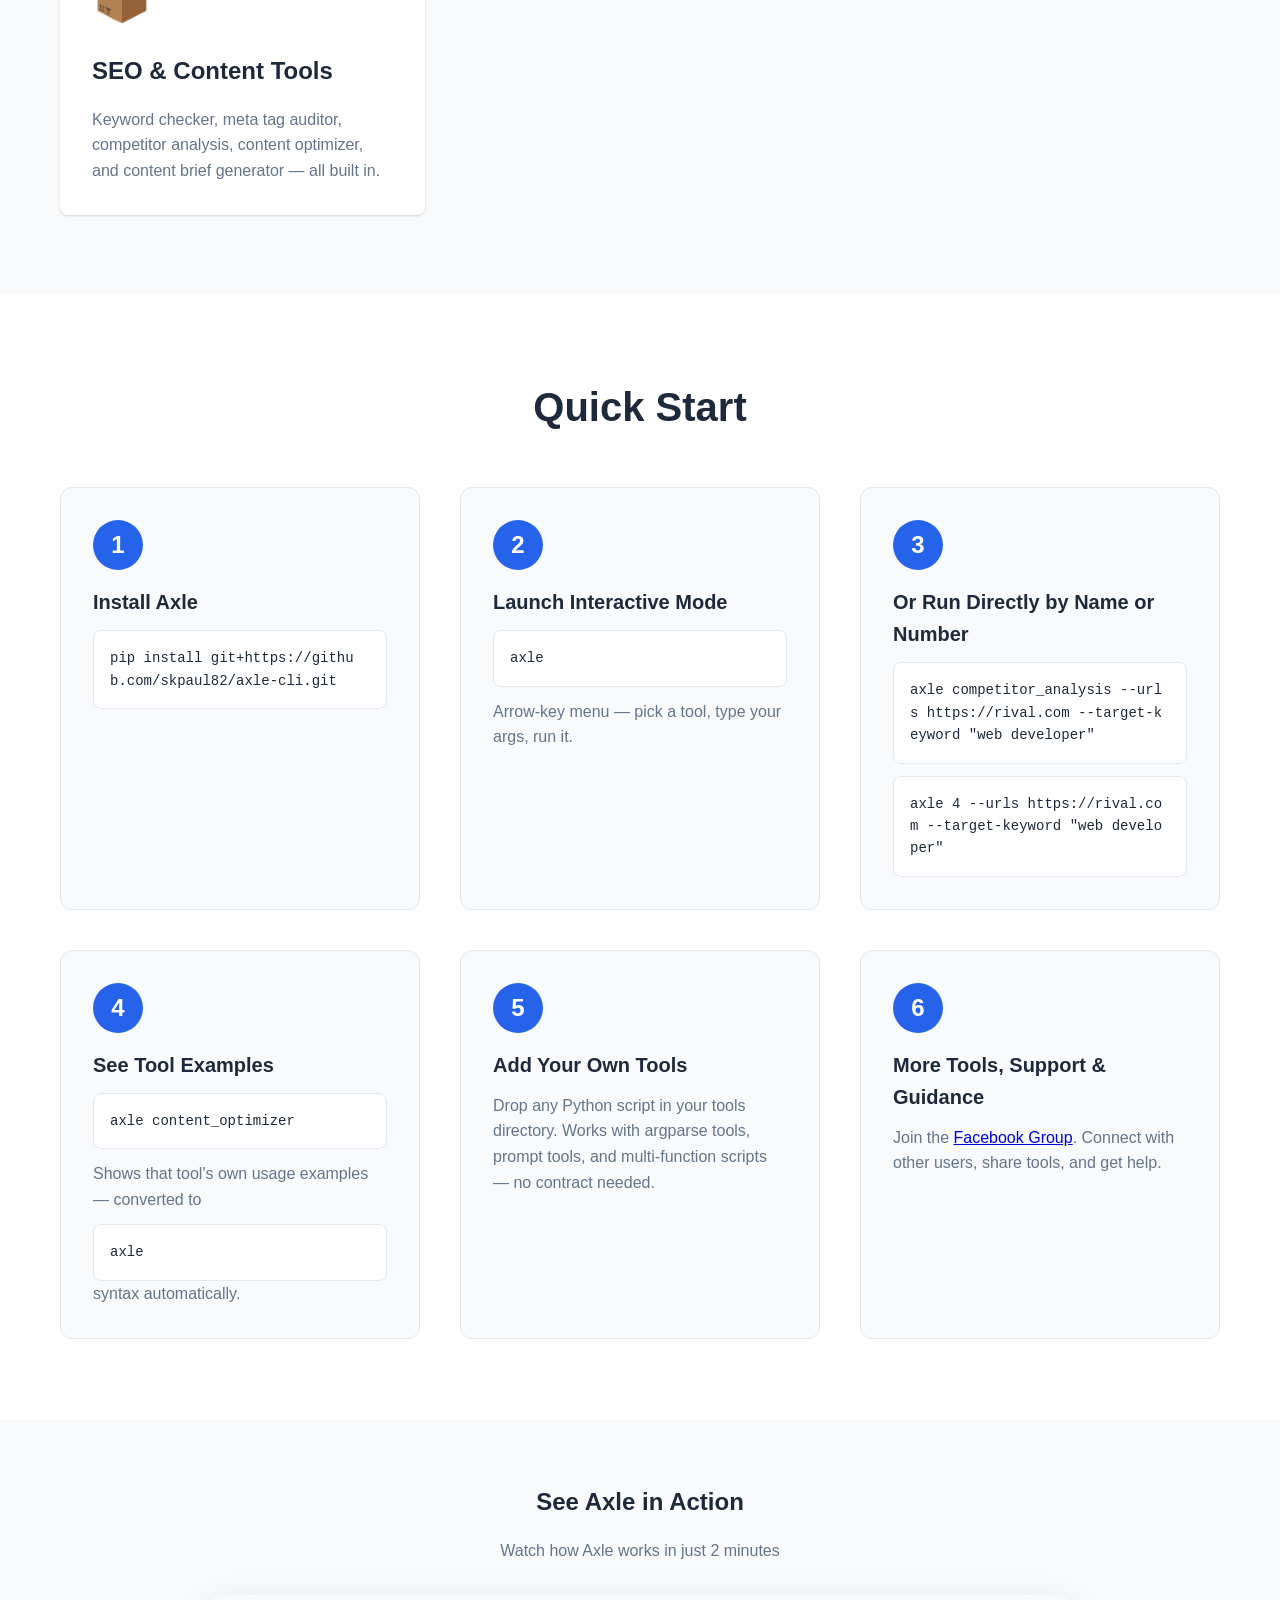
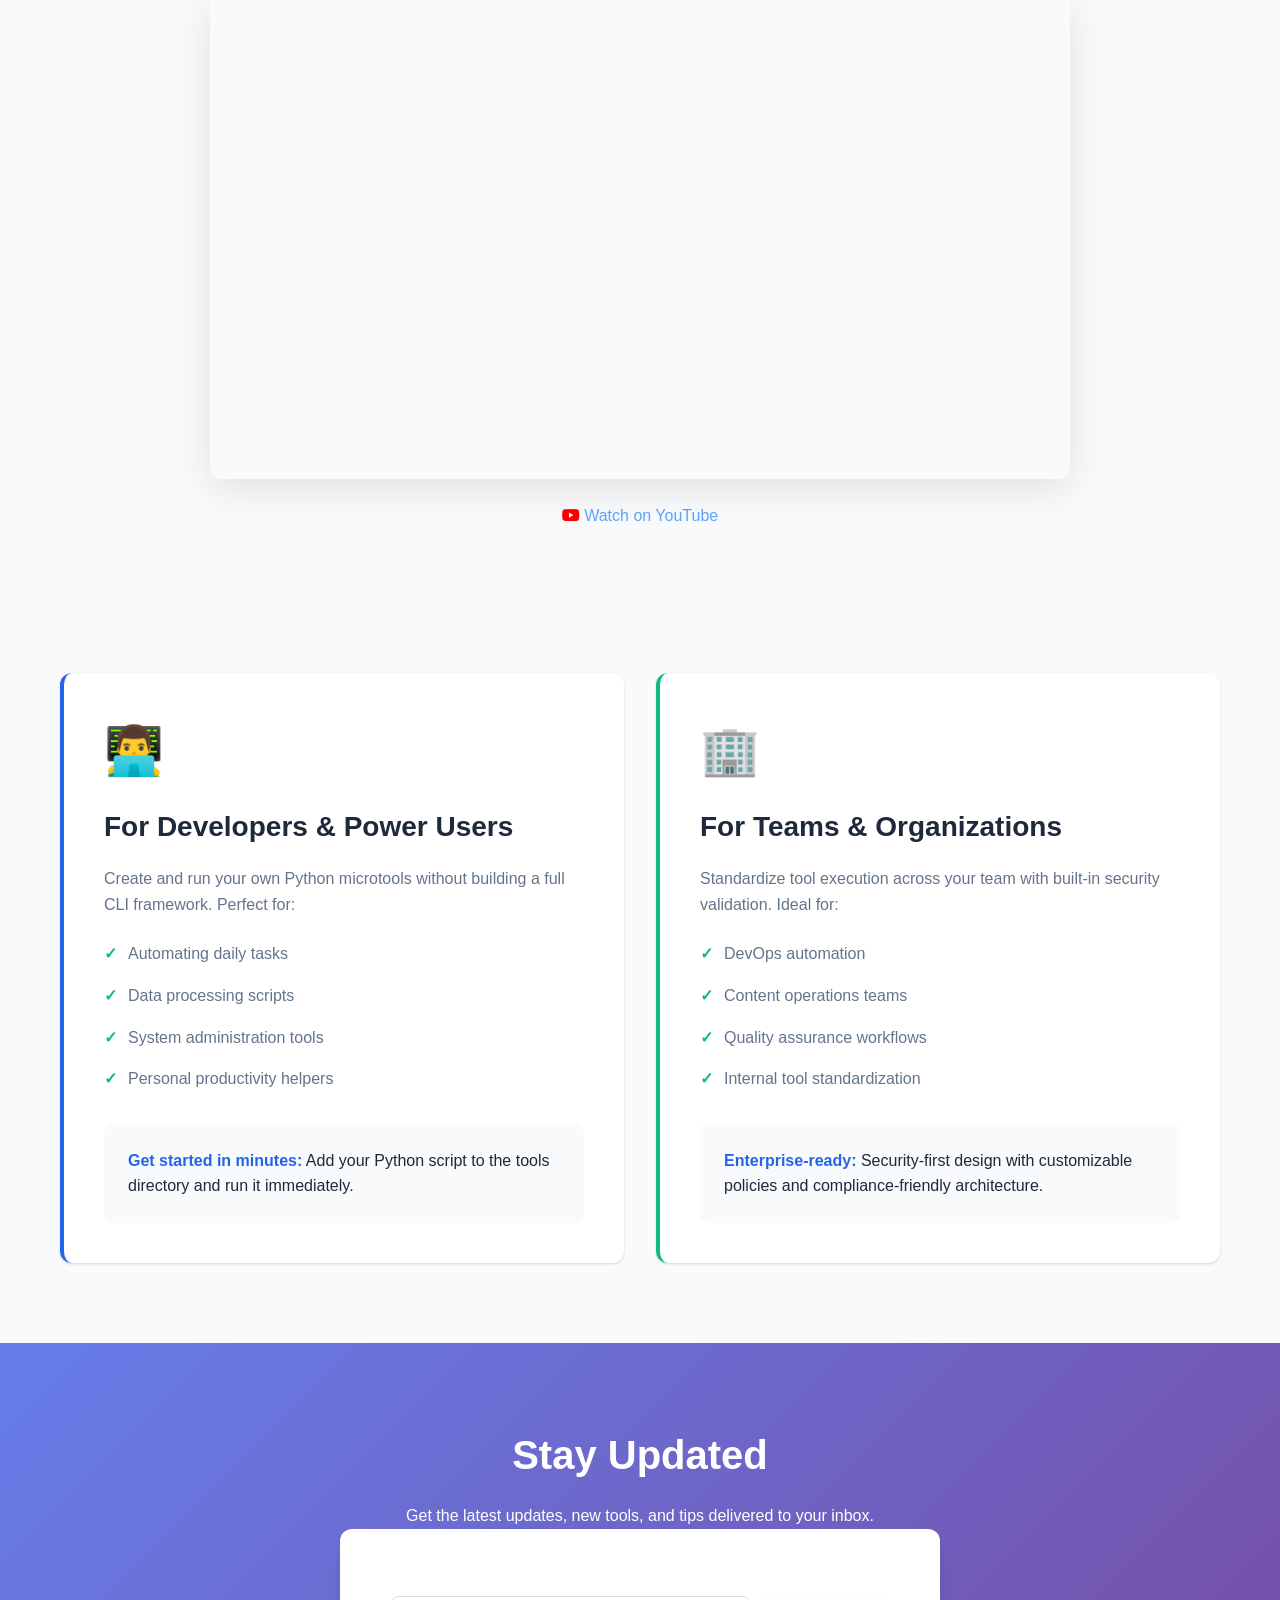
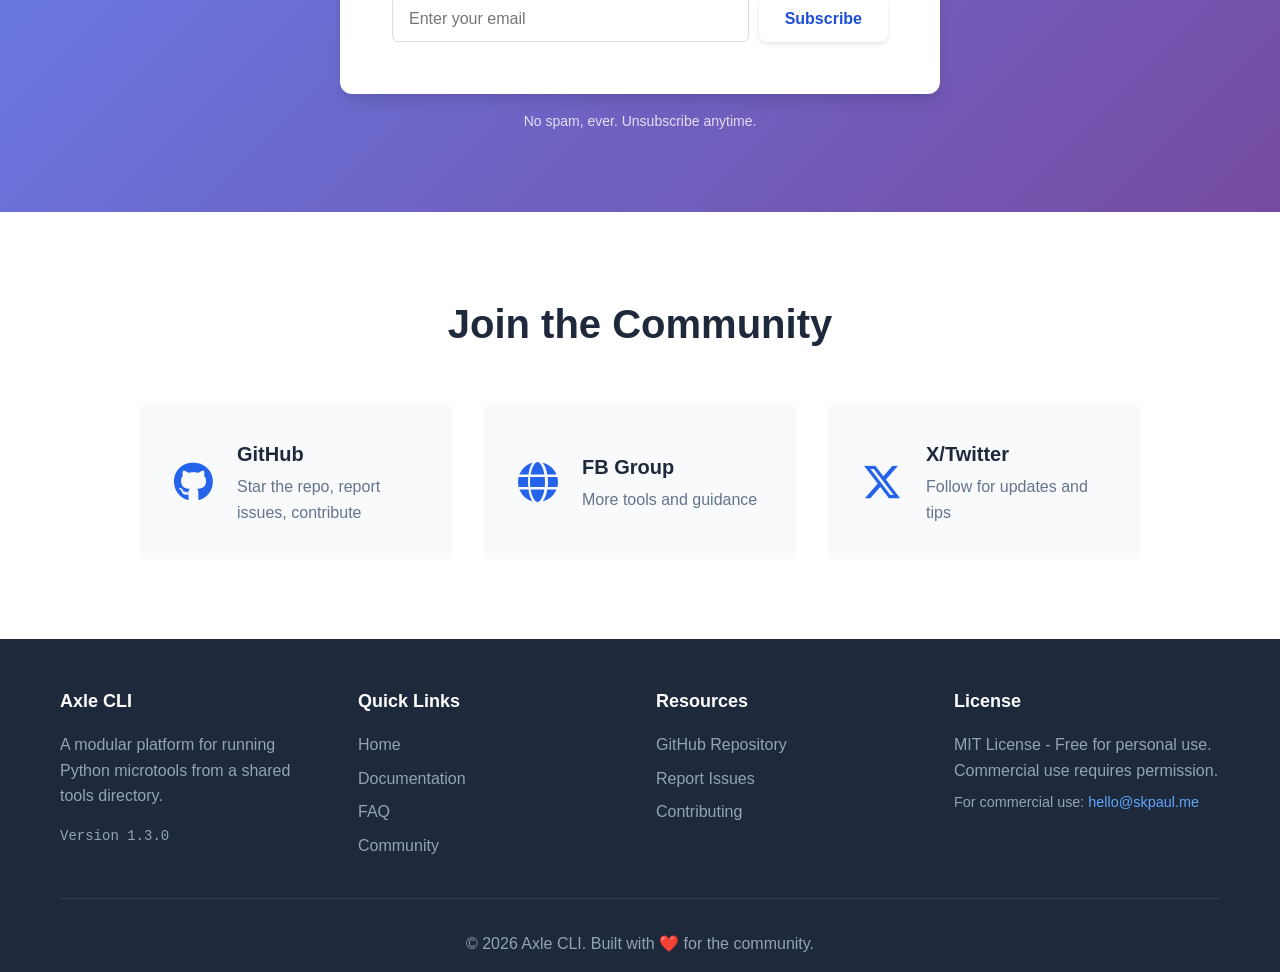
==== commit 2bf2670c: "Add YouTube demo video to website homepage Adds an embedded YouTube video to the website homepage: -" ====
--- a/website/index.html
+++ b/website/index.html
@@ -173,6 +173,27 @@
         </div>
     </section>
 
+    <!-- Video Demo Section -->
+    <section class="video-demo" style="background-color: #f8fafc; padding: 4rem 0;">
+        <div class="container" style="max-width: 900px;">
+            <h2 style="text-align: center; margin-bottom: 1rem;">See Axle in Action</h2>
+            <p style="text-align: center; color: #64748b; margin-bottom: 2rem;">Watch how Axle works in just 2 minutes</p>
+            <div style="position: relative; padding-bottom: 56.25%; height: 0; overflow: hidden; border-radius: 12px; box-shadow: 0 10px 40px rgba(0,0,0,0.1);">
+                <iframe style="position: absolute; top: 0; left: 0; width: 100%; height: 100%; border: 0;"
+                        src="https://www.youtube.com/embed/tjzVi2pIcXc"
+                        title="Axle CLI Demo"
+                        allow="accelerometer; autoplay; clipboard-write; encrypted-media; gyroscope; picture-in-picture"
+                        allowfullscreen>
+                </iframe>
+            </div>
+            <p style="text-align: center; margin-top: 1.5rem;">
+                <a href="https://youtu.be/tjzVi2pIcXc" target="_blank" style="color: #60a5fa; text-decoration: none; font-weight: 500;">
+                    <i class="fab fa-youtube" style="color: #ff0000;"></i> Watch on YouTube
+                </a>
+            </p>
+        </div>
+    </section>
+
     <!-- For Developers Section -->
     <section class="audience-section">
         <div class="container">
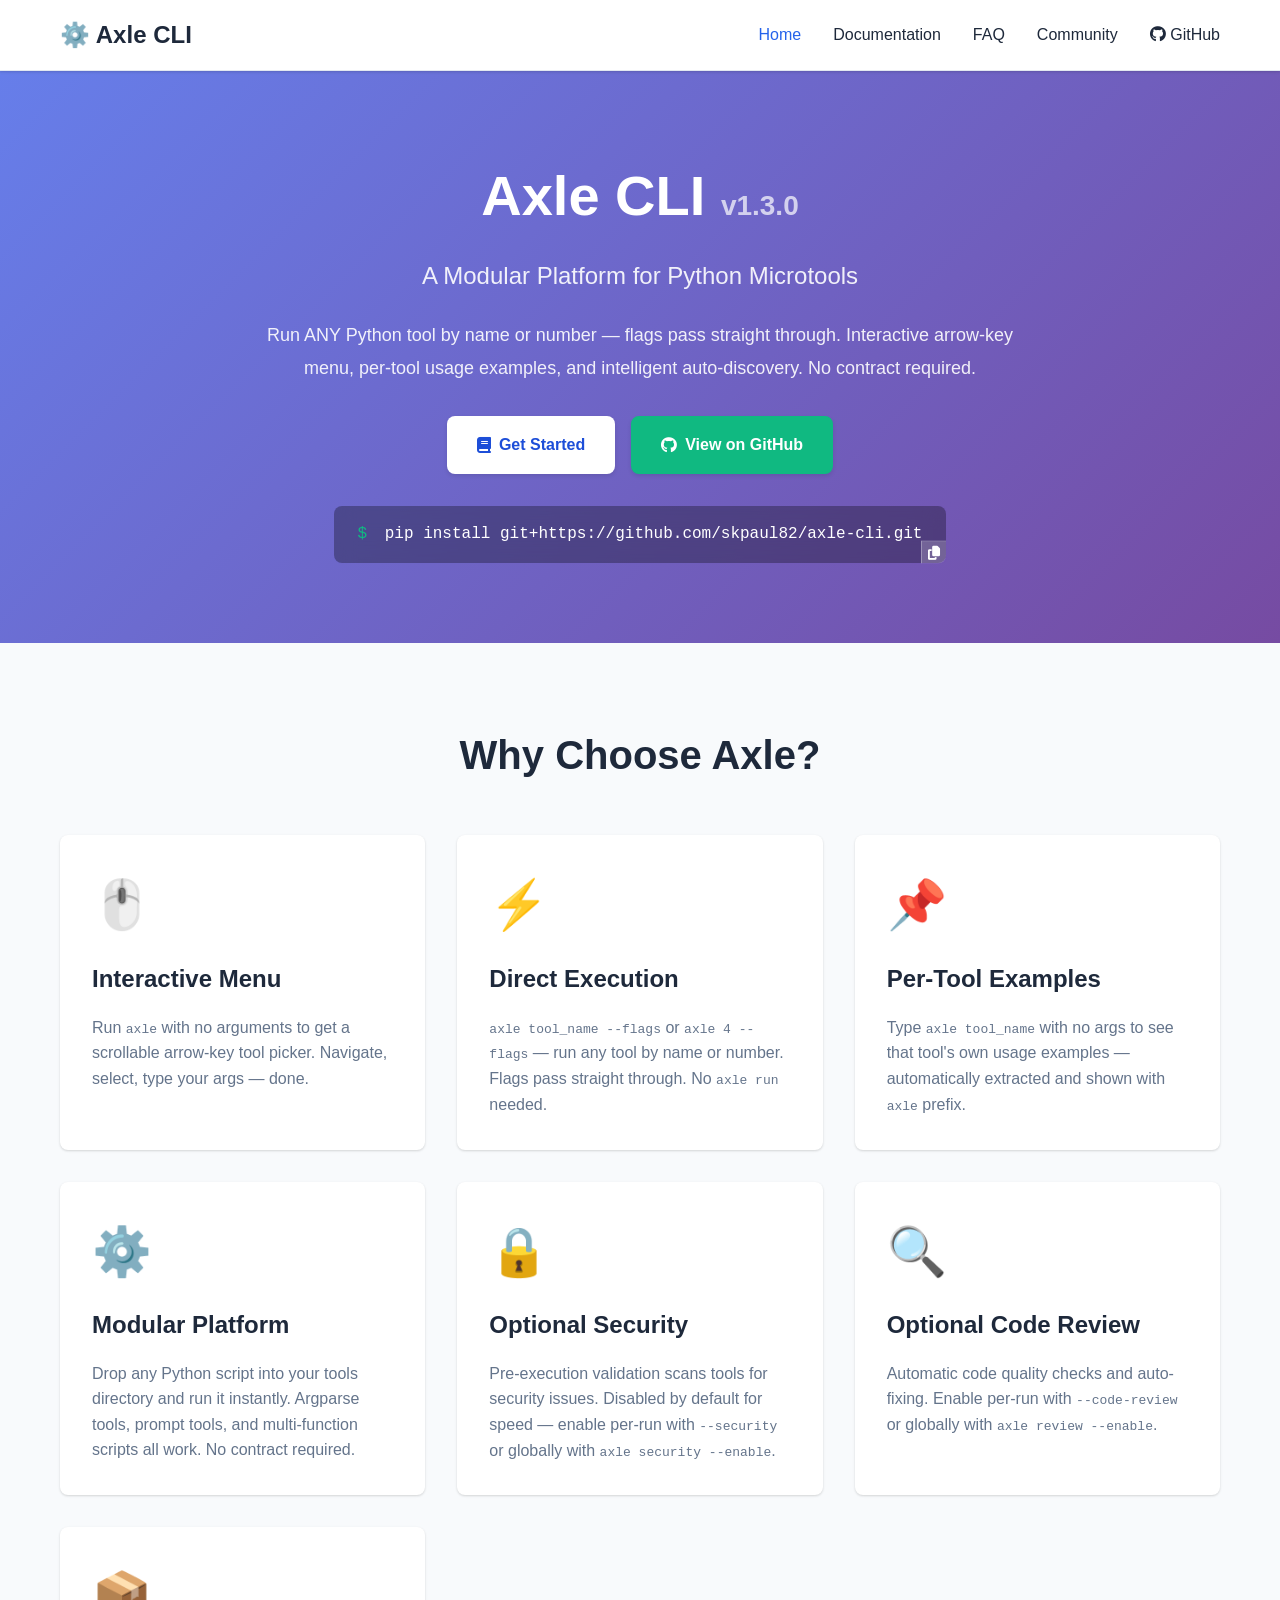
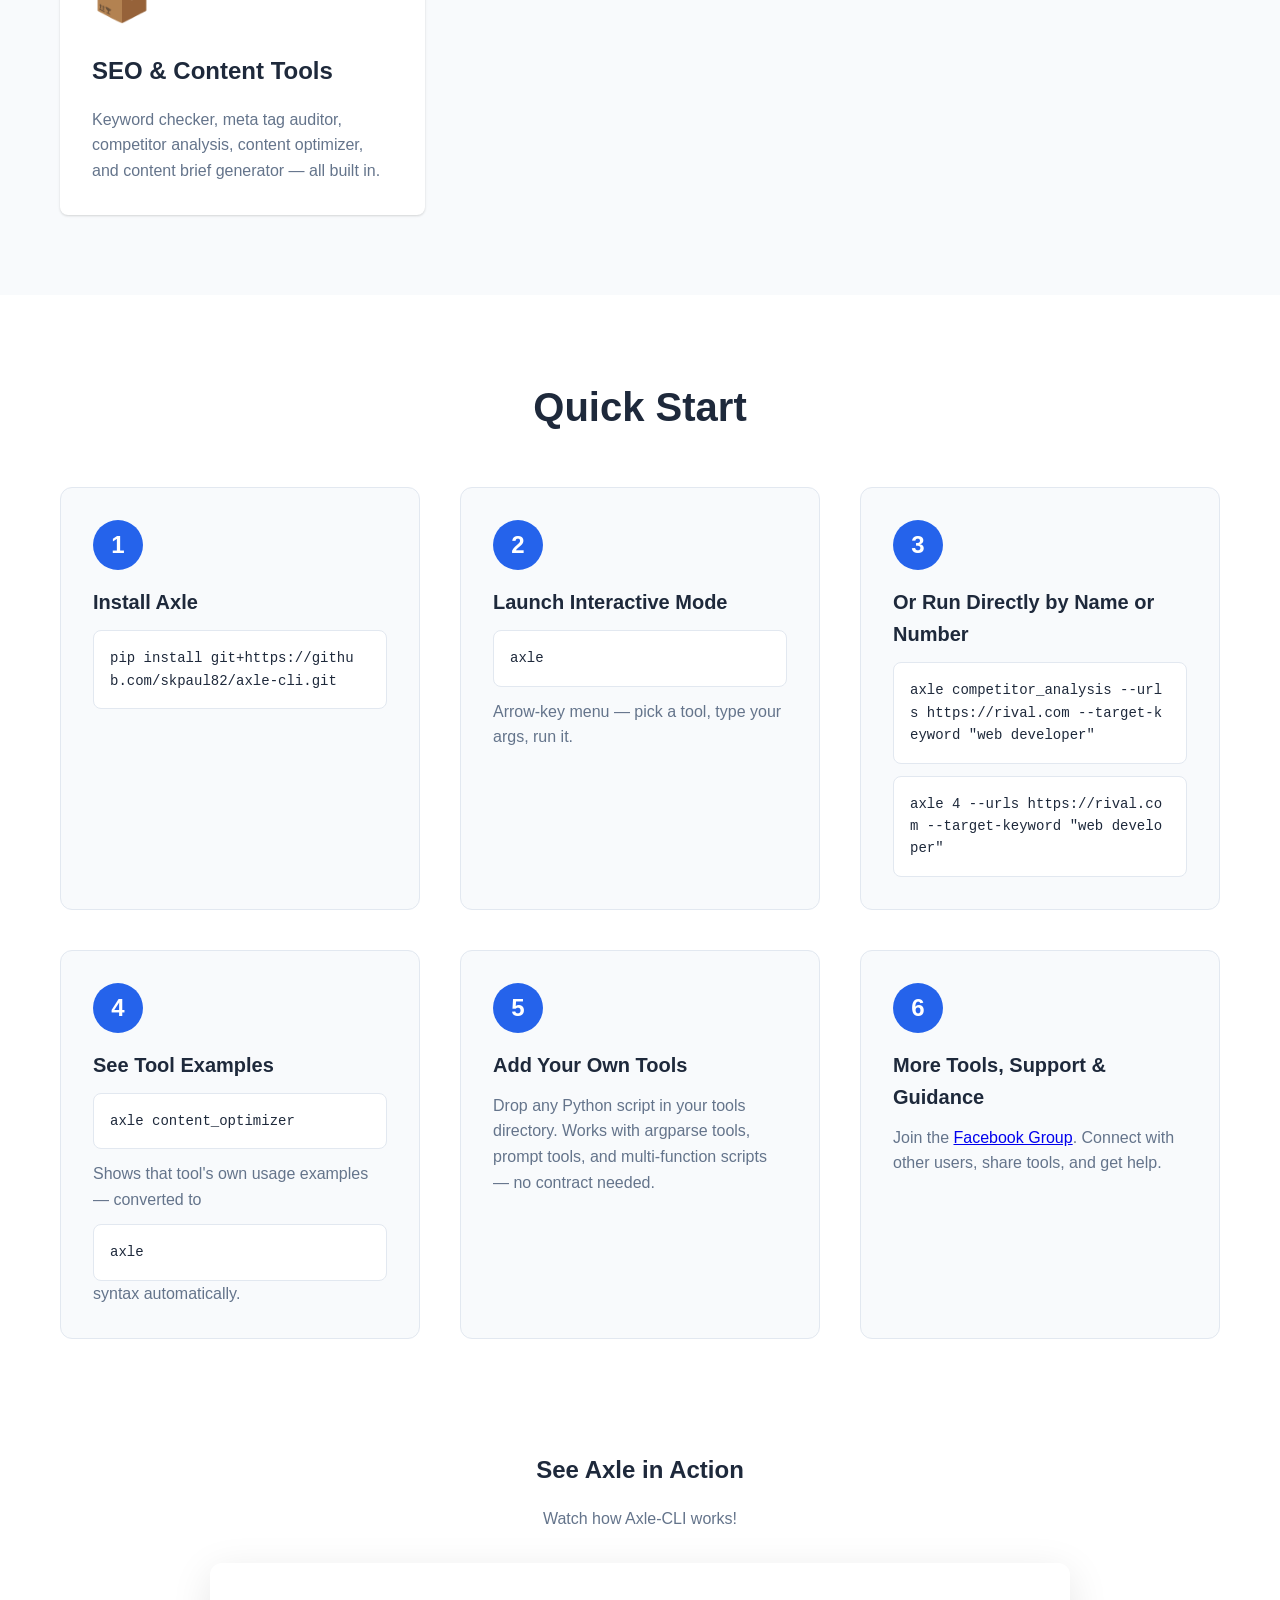
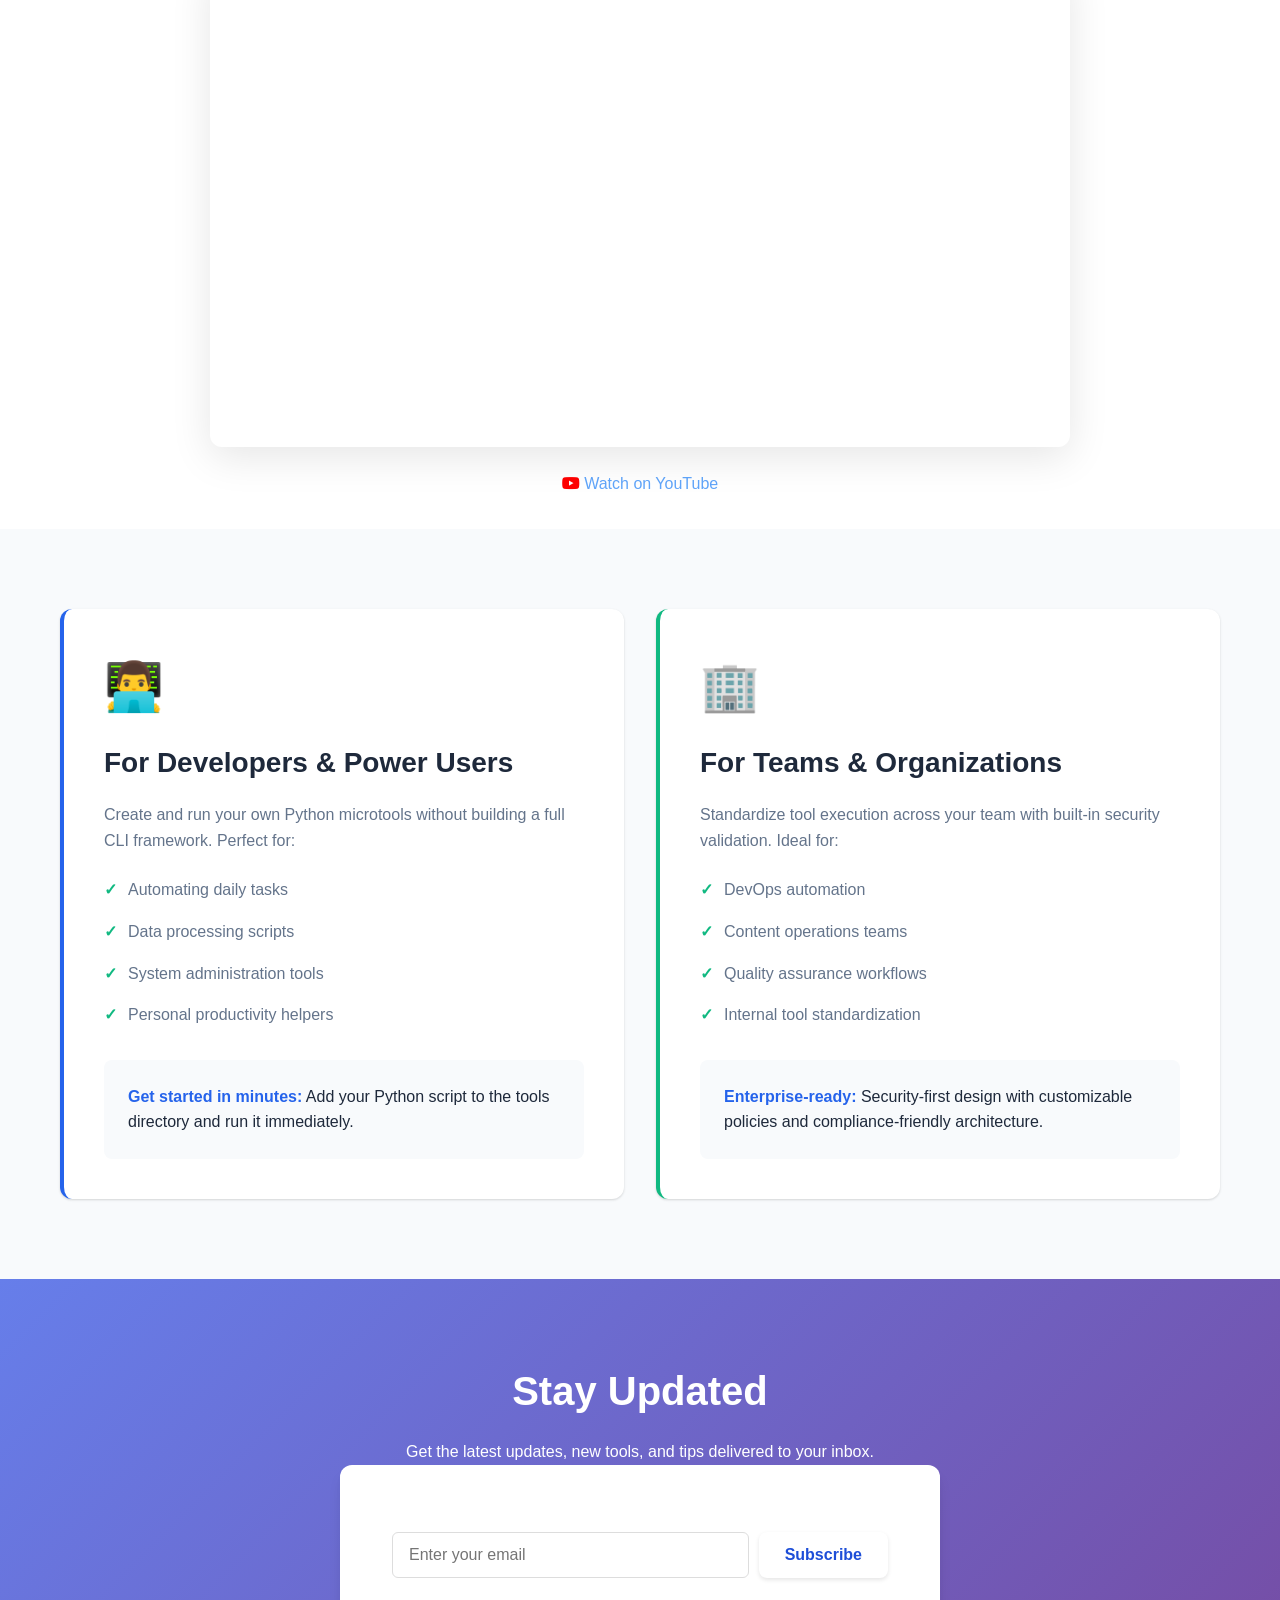
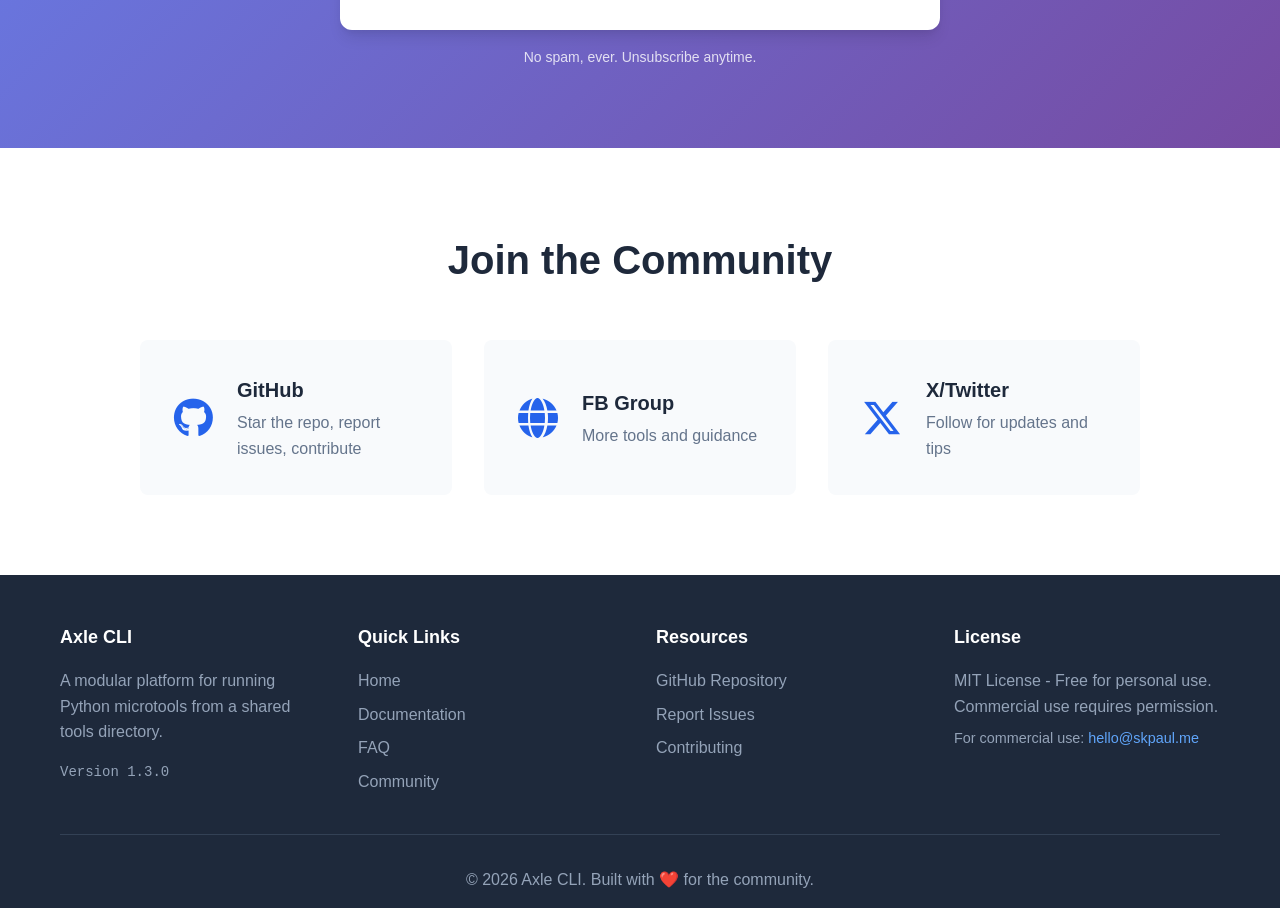
==== commit 68283808: "Adds YouTube video demo on index and docs page." ====
--- a/website/index.html
+++ b/website/index.html
@@ -174,10 +174,10 @@
     </section>
 
     <!-- Video Demo Section -->
-    <section class="video-demo" style="background-color: #f8fafc; padding: 4rem 0;">
+    <section class="video-demo" style="background-color: #fff; padding: 2rem 0;">
         <div class="container" style="max-width: 900px;">
             <h2 style="text-align: center; margin-bottom: 1rem;">See Axle in Action</h2>
-            <p style="text-align: center; color: #64748b; margin-bottom: 2rem;">Watch how Axle works in just 2 minutes</p>
+            <p style="text-align: center; color: #64748b; margin-bottom: 2rem;">Watch how Axle-CLI works!</p>
             <div style="position: relative; padding-bottom: 56.25%; height: 0; overflow: hidden; border-radius: 12px; box-shadow: 0 10px 40px rgba(0,0,0,0.1);">
                 <iframe style="position: absolute; top: 0; left: 0; width: 100%; height: 100%; border: 0;"
                         src="https://www.youtube.com/embed/tjzVi2pIcXc"
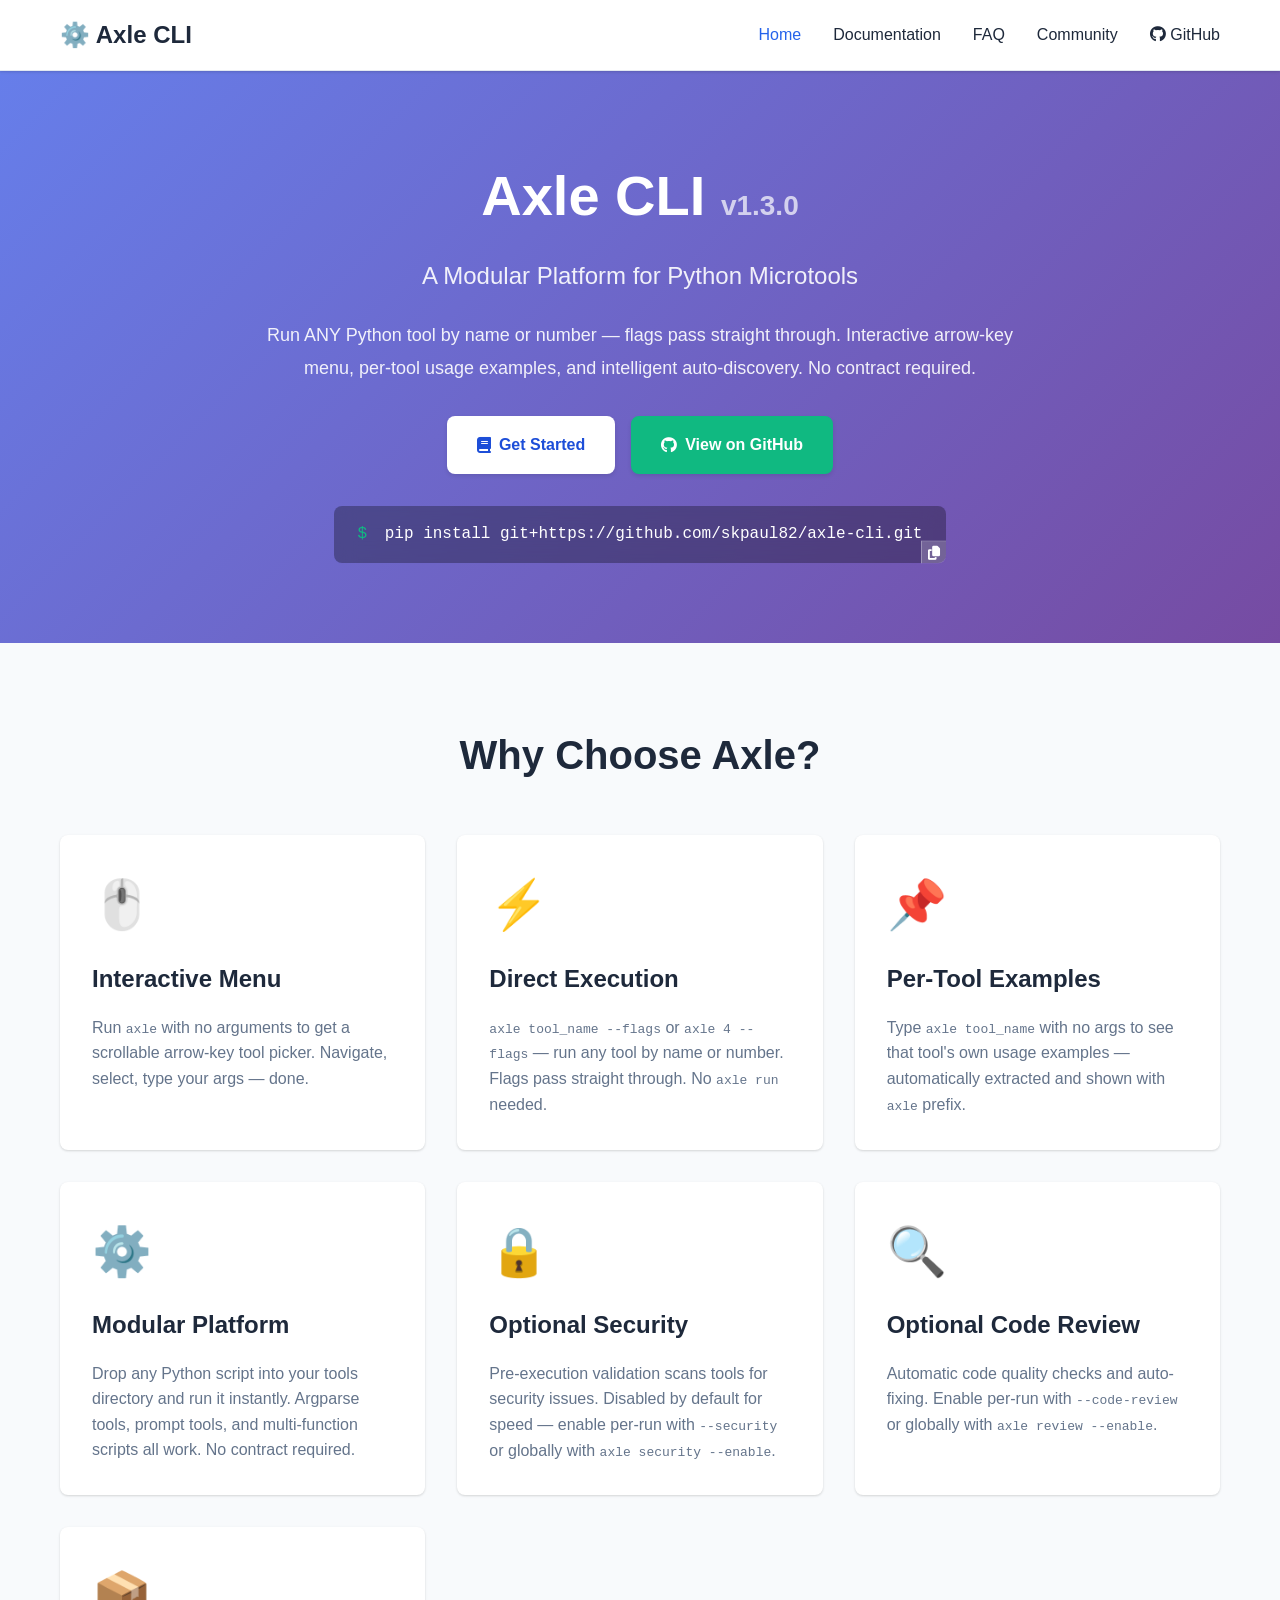
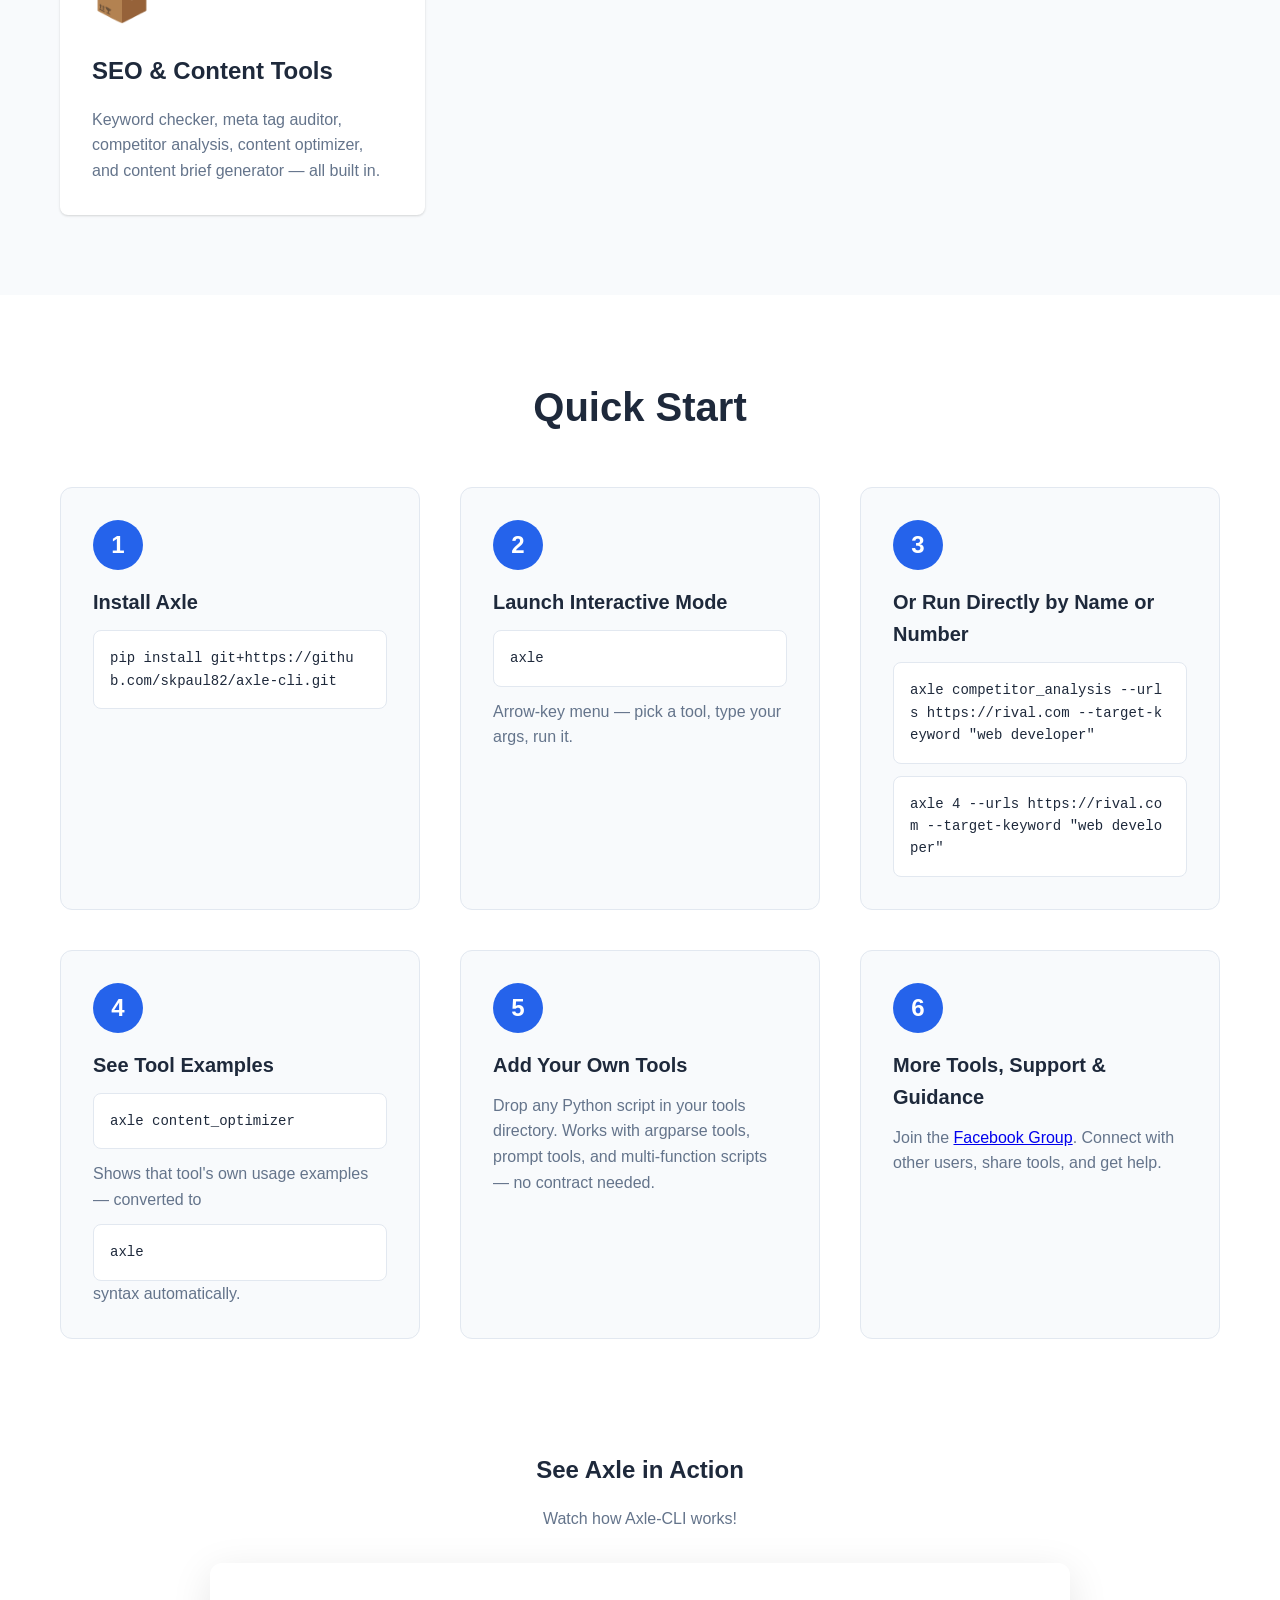
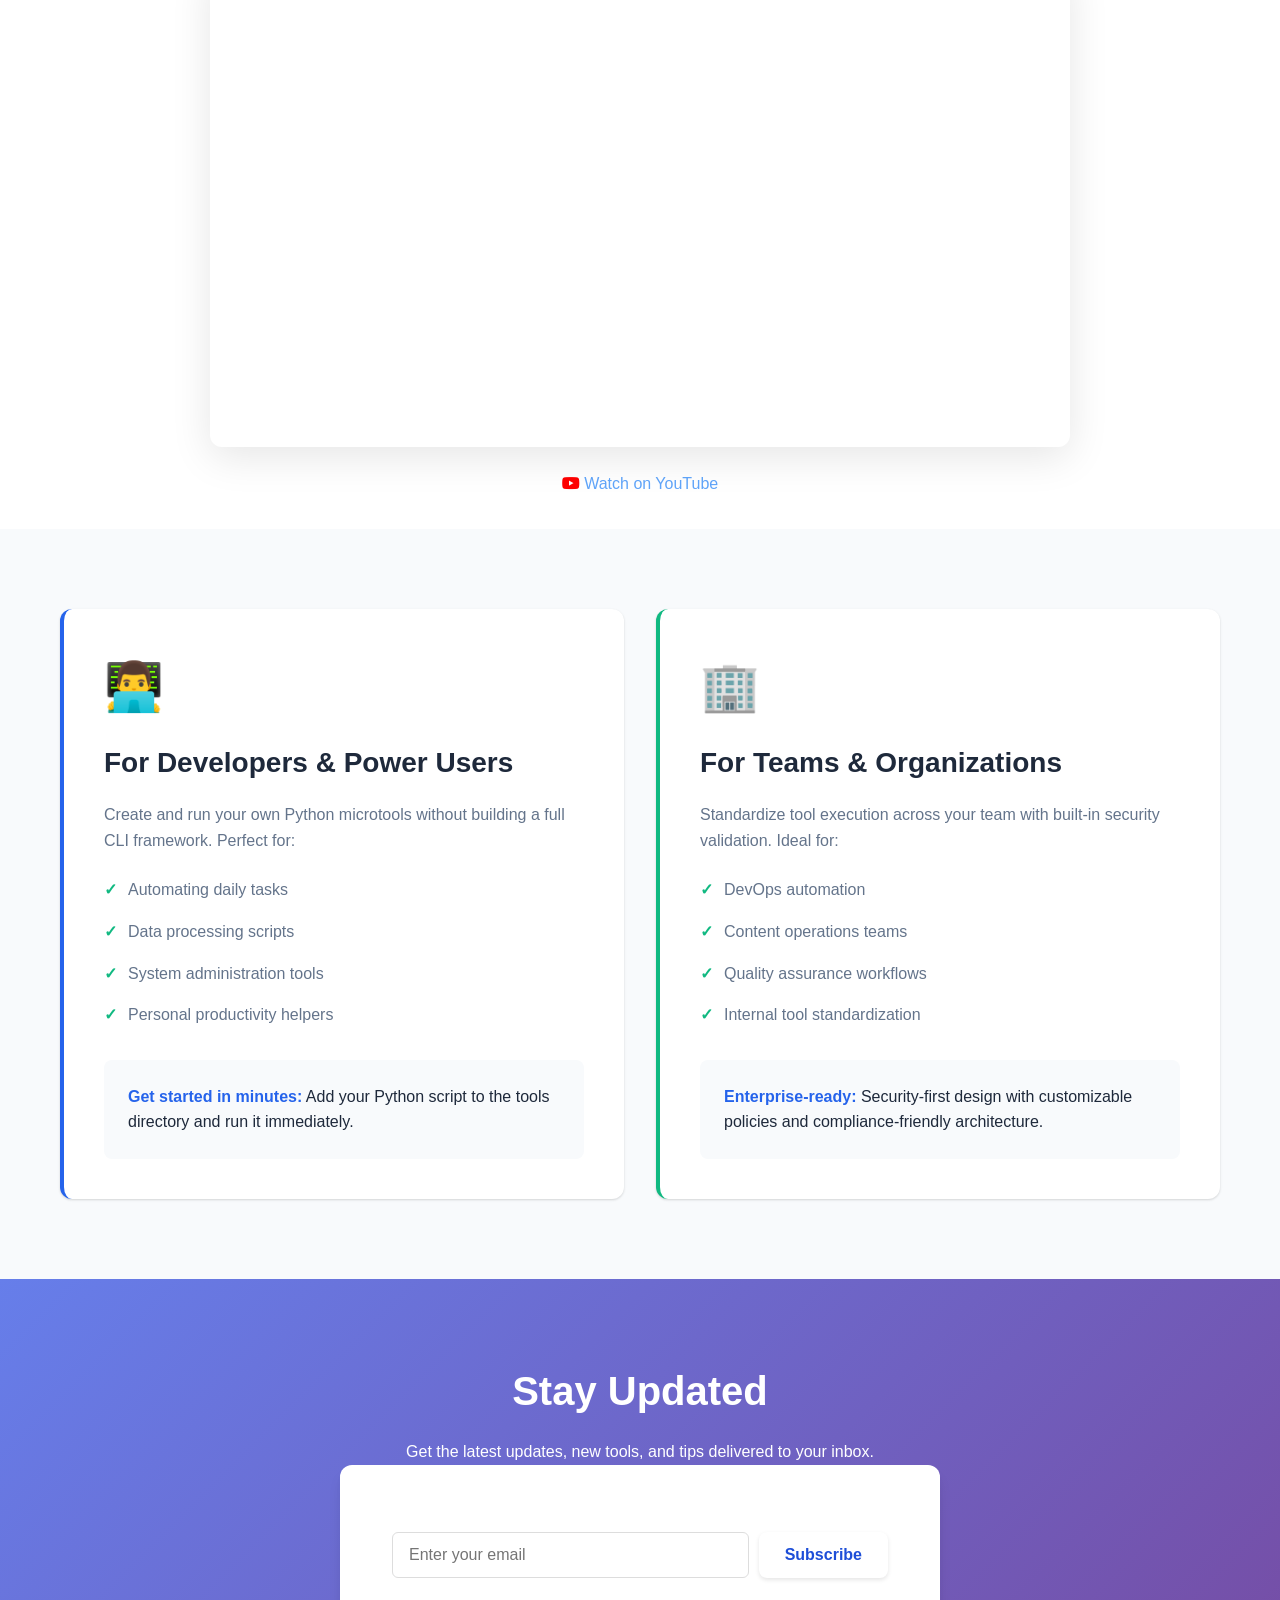
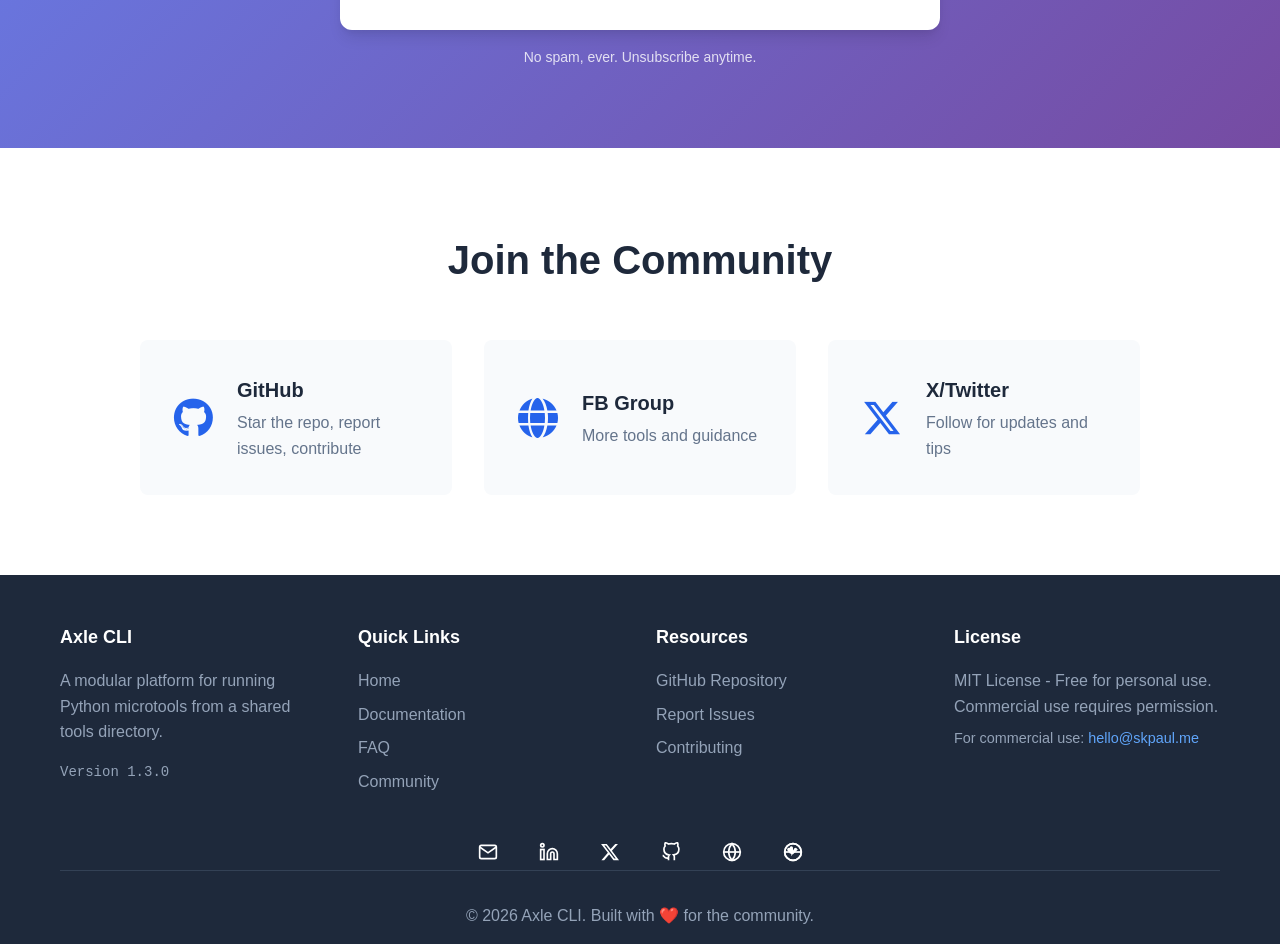
==== commit a04d8004: "Add social media icons on website." ====
--- a/website/index.html
+++ b/website/index.html
@@ -5,6 +5,19 @@
     <meta name="viewport" content="width=device-width, initial-scale=1.0">
     <title>Axle CLI v1.3.0 - A Modular Platform for Python Microtools</title>
     <meta name="description" content="Axle is a modular CLI platform for running Python microtools. Interactive arrow-key menu, direct tool execution by name or number, per-tool examples, and intelligent discovery.">
+    <!-- social meta tags -->
+    <meta property="og:title" content="Axle CLI v1.3.0">
+    <meta property="og:description" content="Axle is a modular CLI platform for running Python microtools. Interactive arrow-key menu, direct tool execution by name or number, per-tool examples, and intelligent discovery.">
+    <meta property="og:image" content="img/axle-cli-banner.webp">
+    <meta property="og:url" content="https://axle.sanjoypaul.com/">
+    <meta name="twitter:card" content="summary_large_image">
+    <meta name="twitter:title" content="Axle CLI v1.3.0">
+    <meta name="twitter:description" content="Axle is a modular CLI platform for running Python microtools. Interactive arrow-key menu, direct tool execution by name or number, per-tool examples, and intelligent discovery.">
+    <meta name="twitter:image" content="img/axle-cli-banner.webp">
+    <meta name="twitter:url" content="https://axle.sanjoypaul.com/">
+    
+    <!-- Icon -->
+    <link rel="icon" type="image/x-icon" href="img/axle-cli-icon.png">
     <link rel="stylesheet" href="css/style.css">
     <link rel="stylesheet" href="https://cdnjs.cloudflare.com/ajax/libs/font-awesome/6.4.0/css/all.min.css">
     <!-- Google tag (gtag.js) -->
@@ -318,6 +331,50 @@
                     <p style="margin-top: 0.5rem; font-size: 0.9rem;">For commercial use: <a href="mailto:hello@skpaul.me" style="color: #60a5fa;">hello@skpaul.me</a></p>
                 </div>
             </div>
+
+            <div class="social-links">
+                <a href="mailto:hello@skpaul.me" class="social-link" target="_blank" aria-label="Email" title="Email">
+                    <svg viewBox="0 0 24 24" fill="none" stroke="currentColor" stroke-width="2">
+                        <path d="M4 4h16c1.1 0 2 .9 2 2v12c0 1.1-.9 2-2 2H4c-1.1 0-2-.9-2-2V6c0-1.1.9-2 2-2z"/>
+                        <polyline points="22,6 12,13 2,6"/>
+                    </svg>
+                </a>
+                <a href="https://www.linkedin.com/in/skpaul82" class="social-link" target="_blank" aria-label="LinkedIn" title="LinkedIn">
+                    <svg viewBox="0 0 24 24" fill="none" stroke="currentColor" stroke-width="2">
+                        <path d="M16 8a6 6 0 0 1 6 6v7h-4v-7a2 2 0 0 0-2-2 2 2 0 0 0-2 2v7h-4v-7a6 6 0 0 1 6-6z"/>
+                        <rect x="2" y="9" width="4" height="12"/>
+                        <circle cx="4" cy="4" r="2"/>
+                    </svg>
+                </a>
+                <a href="https://x.com/_skpaul82" class="social-link" target="_blank" aria-label="X" title="X (Twitter)">
+                    <svg viewBox="0 0 24 24" fill="currentColor" stroke="none">
+                        <path d="M18.244 2.25h3.308l-7.227 8.26 8.502 11.24H16.17l-5.214-6.817L4.99 21.75H1.68l7.73-8.835L1.254 2.25H8.08l4.713 6.231zm-1.161 17.52h1.833L7.084 4.126H5.117z"/>
+                    </svg>
+                </a>
+                <a href="https://github.com/skpaul82" class="social-link" target="_blank" aria-label="GitHub" title="GitHub">
+                    <svg viewBox="0 0 24 24" fill="none" stroke="currentColor" stroke-width="2">
+                        <path d="M9 19c-5 1.5-5-2.5-7-3m14 6v-3.87a3.37 3.37 0 0 0-.94-2.61c3.14-.35 6.44-1.54 6.44-7A5.44 5.44 0 0 0 20 4.77 5.07 5.07 0 0 0 19.91 1S18.73.65 16 2.48a13.38 13.38 0 0 0-7 0C6.27.65 5.09 1 5.09 1A5.07 5.07 0 0 0 5 4.77a5.44 5.44 0 0 0-1.5 3.78c0 5.42 3.3 6.61 6.44 7A3.37 3.37 0 0 0 9 18.13V22"/>
+                    </svg>
+                </a>
+                <a href="https://skpaul.me" class="social-link" target="_blank" aria-label="Website" title="Blog">
+                    <svg viewBox="0 0 24 24" fill="none" stroke="currentColor" stroke-width="2">
+                        <circle cx="12" cy="12" r="10"/>
+                        <line x1="2" y1="12" x2="22" y2="12"/>
+                        <path d="M12 2a15.3 15.3 0 0 1 4 10 15.3 15.3 0 0 1-4 10 15.3 15.3 0 0 1-4-10 15.3 15.3 0 0 1 4-10z"/>
+                    </svg>
+                </a>
+                <a href="https://youtube.com/skpaul82" class="social-link" target="_blank" aria-label="YouTube" title="YouTube">
+                    <svg viewBox="0 0 24 24" fill="none" stroke="currentColor" stroke-width="2">
+                        <circle cx="12" cy="12" r="10"/>
+                        <line x1="2" y1="12" x2="22" y2="12"/>
+                        <path d="M12 2C6.477 2 2 6.477 2 12s4.477 10 10 10 10-4.477 10-10S17.523 2 12 2zm3.707 7.707a1 1 0 0 0-1.414-1.414L11 13.586V7a1 1 0 1 0-2 0v6.586L7.707 8.293a1 1 0 0 0-1.414 1.414l4 4a1 1 0 0 0 .707.293h.001a1 1 0 0 0 .707-.293l4-4z"/>
+                    </svg>
+                </a>
+            </div>            
+            <!-- <div id="social-links-container" class="footer-social"> -->
+                <!-- Social links will be injected here -->
+            <!-- </div> -->
+             
             <div class="footer-bottom">
                 <p>&copy; 2026 Axle CLI. Built with ❤️ for the community.</p>
             </div>
--- a/website/css/style.css
+++ b/website/css/style.css
@@ -624,6 +624,12 @@
         align-items: center;
         text-align: center;
     }
+    
+    .social-links {
+        flex-wrap: wrap;
+        justify-content: center;
+        gap: 0.75rem;
+    }
 }
 
 /* Smooth Scrolling */
@@ -669,4 +675,39 @@
 ::selection {
     background-color: var(--primary-color);
     color: white;
+}
+.social-links {
+    display: flex;
+    flex-wrap: wrap;
+    justify-content: center;
+    gap: 1rem;
+}
+
+.social-link {
+    display: flex;
+    align-items: center;
+    justify-content: center;
+    gap: 0.75rem;
+    padding: 0.5rem;
+    background: var(--bg-card);
+    /* border: 2px solid var(--border-color); */
+    /* border-radius: 12px; */
+    text-decoration: none;
+    color: var(--text-primary);
+    font-weight: 400;
+    transition: var(--transition);
+    min-width: 45px;
+}
+
+.social-link svg {
+    width: 20px;
+    height: 20px;
+}
+
+.social-link:hover {
+    border-color: var(--primary);
+    background: var(--primary);
+    color: white;
+    transform: translateY(-4px);
+    box-shadow: var(--shadow-lg);
 }
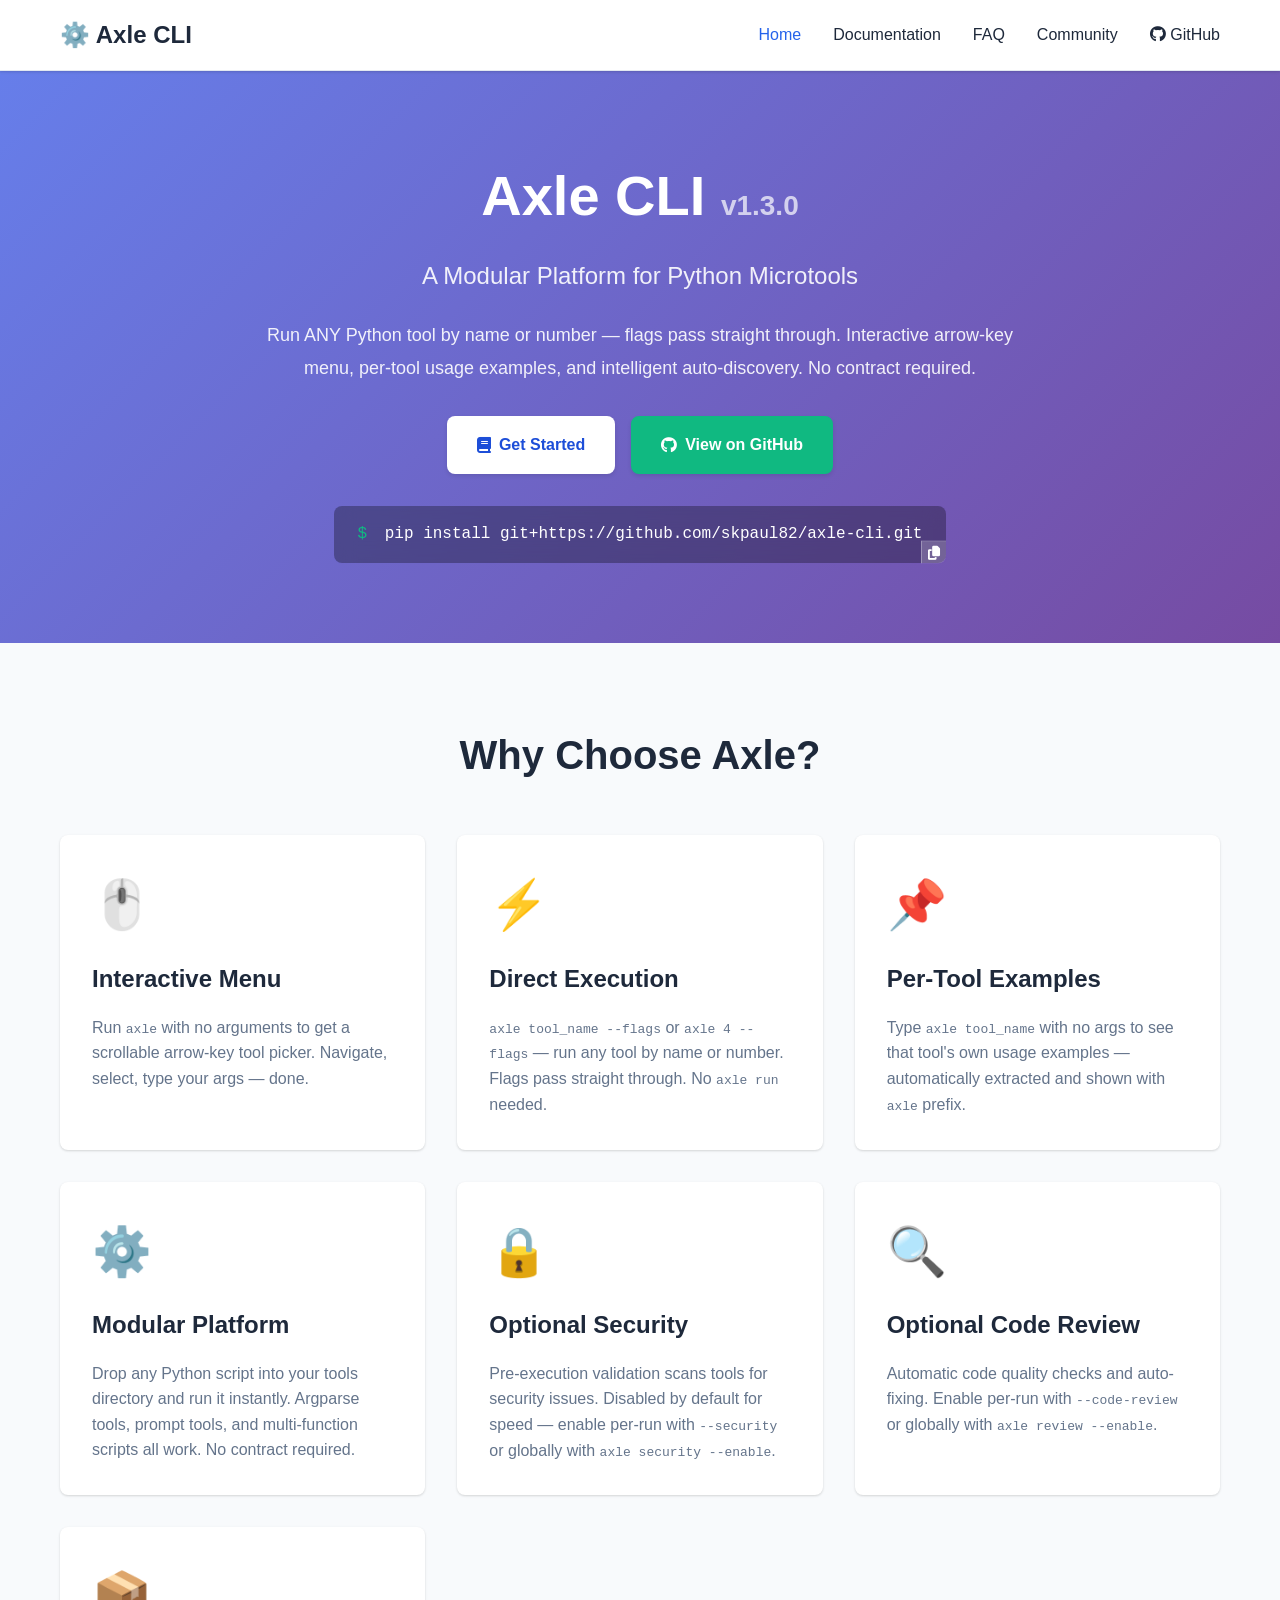
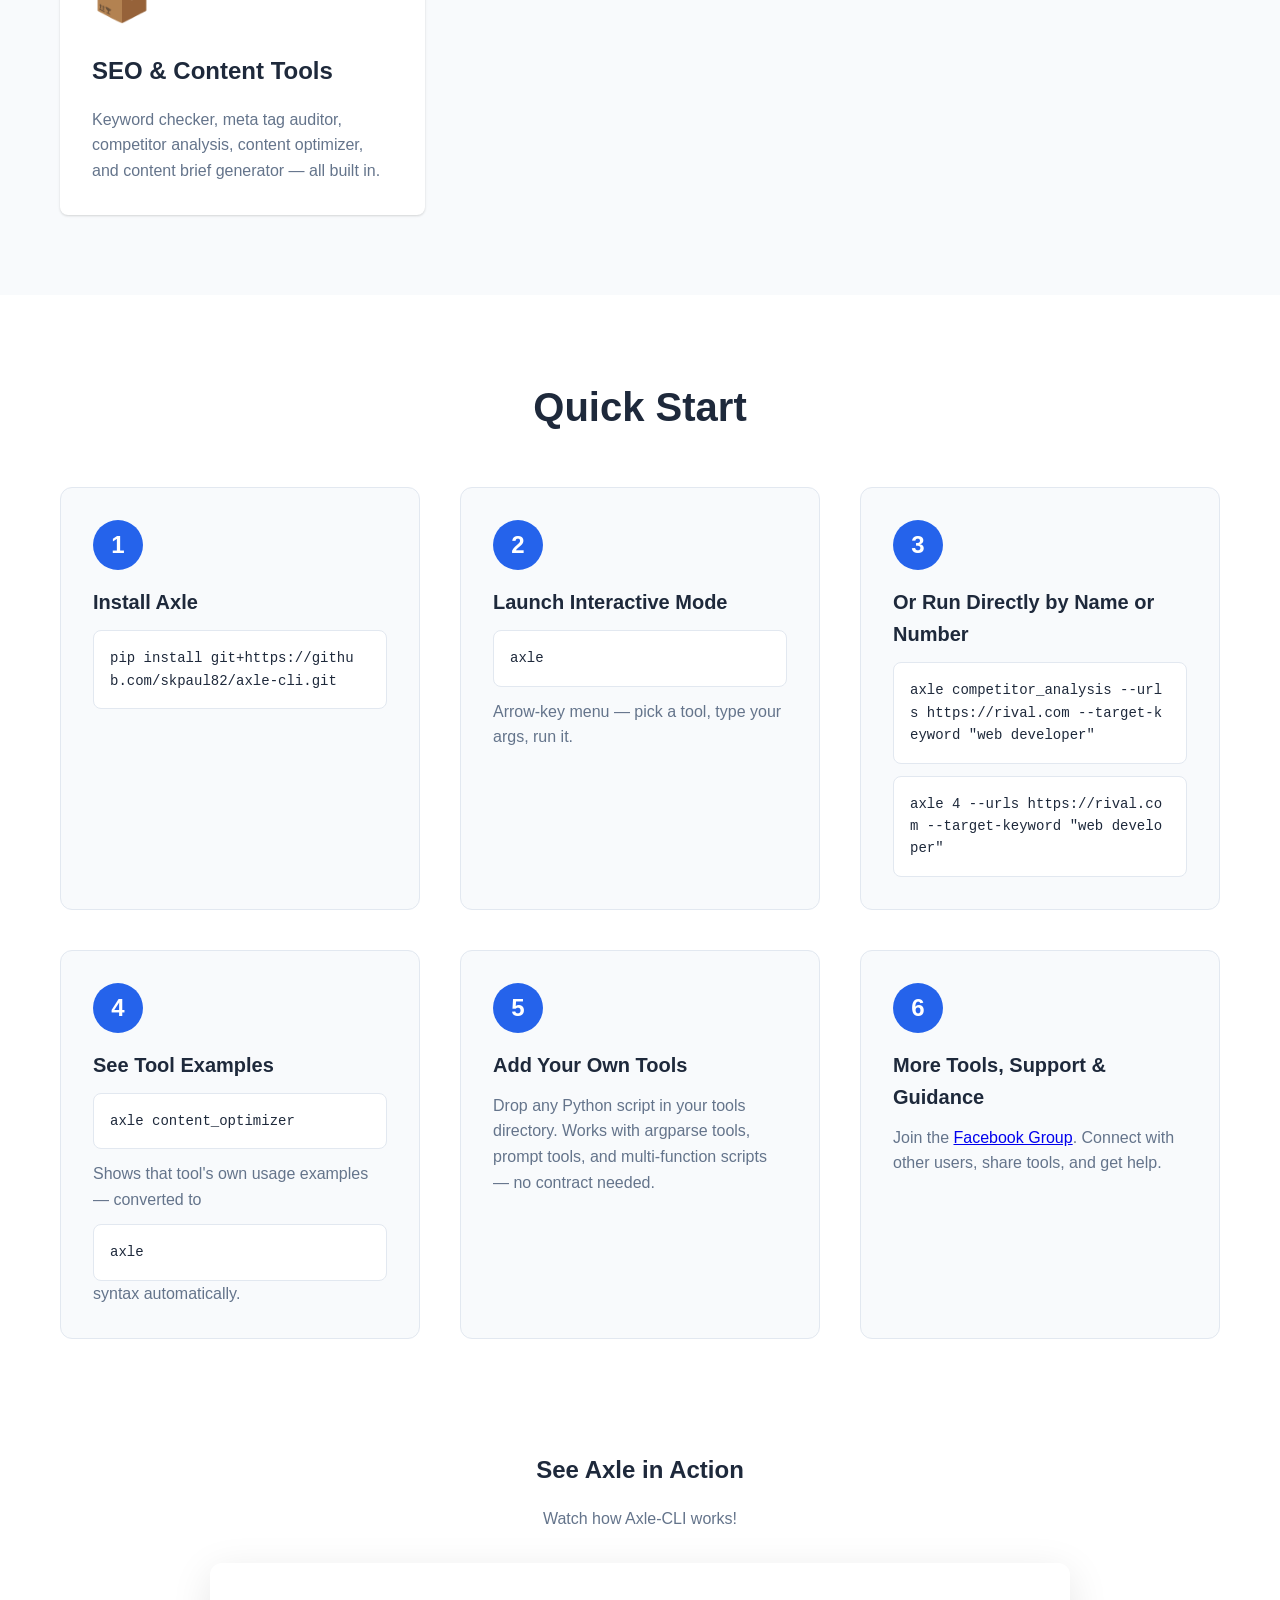
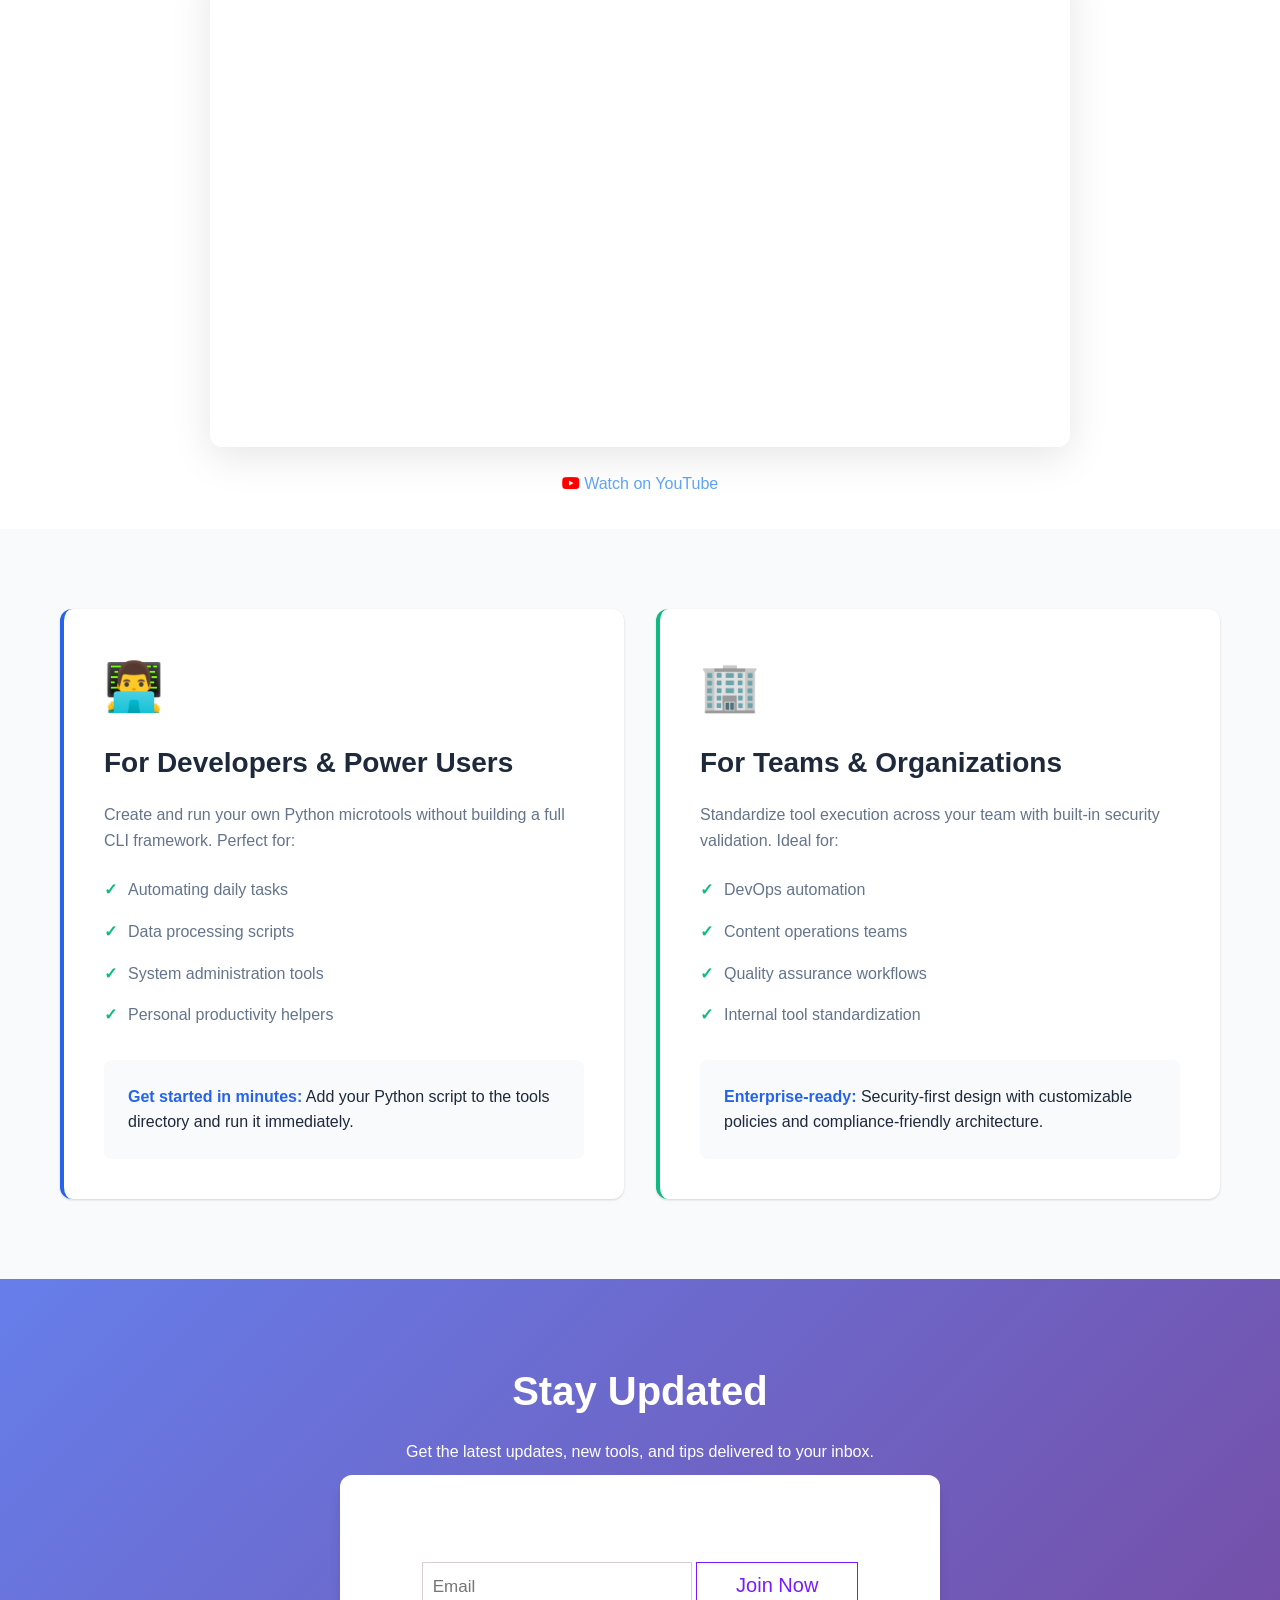
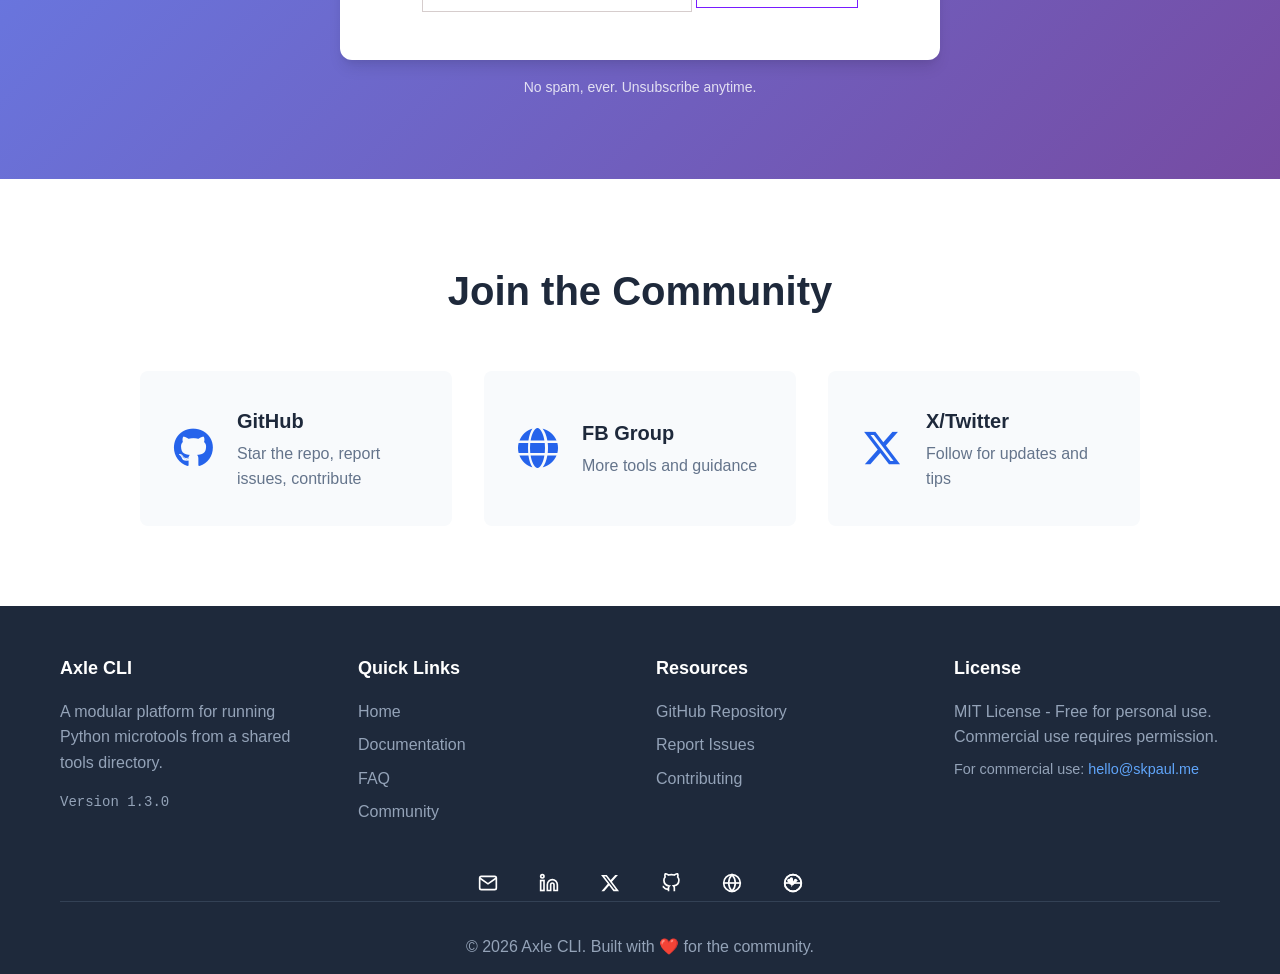
==== commit 5a05e3fb: "Add new-latter sign-up form." ====
--- a/website/index.html
+++ b/website/index.html
@@ -29,6 +29,17 @@
 
       gtag('config', 'G-KFVHRHE60N');
     </script>
+
+    <!--Zoho Campaigns Web-Optin Form's Header Code Starts Here-->
+    <script type="text/javascript" src="https://zcsub-cmpzourl.maillist-manage.com/js/optin.min.js" onload="setupSF('sf3z6b6c8fbd249e71343e21879770fb42ed136576b8f8931e8351926fa601d0d784','ZCFORMVIEW',false,'light',false,'0')"></script>
+    <script type="text/javascript">
+        function runOnFormSubmit_sf3z6b6c8fbd249e71343e21879770fb42ed136576b8f8931e8351926fa601d0d784(th){
+            /*Before submit, if you want to trigger your event, "include your code here"*/
+        };
+    </script>
+
+    <style>#customForm.quick_form_22_css * { -webkit-box-sizing: border-box !important; -moz-box-sizing: border-box !important; box-sizing: border-box !important; overflow-wrap: break-word }@media only screen and (max-width: 200px) {.quick_form_22_css[name="SIGNUP_BODY"] { width: 100% !important; min-width: 100% !important; margin: 0px auto !important; padding: 0px !important } }@media screen and (min-width: 320px) and (max-width: 580px) and (orientation: portrait) {.quick_form_22_css[name="SIGNUP_BODY"] { max-width: 300px !important; margin: 0px auto !important; padding: 0px !important } }@media only screen and (max-device-width: 1024px) {.quick_form_22_css[name="SIGNUP_BODY"] { max-width: 500px !important; margin: 0px auto !important } }@media only screen and (max-device-width: 1024px) and (orientation: landscape) {.quick_form_22_css[name="SIGNUP_BODY"] { max-width: 700px !important; margin: 0px auto !important } }@media screen and (min-width: 475px) and (max-width: 980px) and (orientation: landscape) {.quick_form_22_css[name="SIGNUP_BODY"] { max-width: 400px !important; margin: 0px auto !important; padding: 0px !important } }</style>
+    <!--Zoho Campaigns Web-Optin Form's Header Code Ends Here-->
 </head>
 <body>
     <!-- Navigation -->
@@ -248,21 +259,86 @@
         <div class="container">
             <div class="newsletter-content">
                 <h2>Stay Updated</h2>
-                <p>Get the latest updates, new tools, and tips delivered to your inbox.</p>
+                <p style="margin-bottom: 10px;">Get the latest updates, new tools, and tips delivered to your inbox.</p>
                 <div class="newsletter-form">
-                    <script type="text/javascript" src="https://zoho-embedded.maillist-manage.com/js/optin.min.js" onload="setupZF_Optin()" async></script>
-                    <div id="zf_optin_wrapper" style="background-color: #ffffff; width: 100%; margin: 0 auto; padding: 20px; border-radius: 8px;">
-                        <div id="zf_optin_feedback"></div>
-                        <div id="zf_optin_msg" style="color: #333; font-size: 14px; margin-bottom: 15px;"></div>
-                        <form method="POST" action="https://maillist-manage.com/weboptin.zc" target="_zf_optin_confirmation" onsubmit="return zf_ValidateAndSubmit();" id="zf_optin_form">
-                            <div style="display: flex; gap: 10px; flex-wrap: wrap; justify-content: center;">
-                                <input type="email" placeholder="Enter your email" name="CONTACT_EMAIL" id="CONTACT_EMAIL" style="flex: 1; min-width: 250px; padding: 12px 16px; border: 1px solid #ddd; border-radius: 6px; font-size: 16px;" required/>
-                                <button type="submit" class="btn btn-primary" style="padding: 12px 24px;">Subscribe</button>
+                    
+                    <!--Zoho Campaigns Web-Optin Form Starts Here-->
+                    <div id="sf3z6b6c8fbd249e71343e21879770fb42ed136576b8f8931e8351926fa601d0d784" data-type="signupform" style="opacity: 1;">
+                        <div id="customForm">
+                            <div class="quick_fo8BODY">
+                                <div style="text-align: center">
+                                    <div style="font-size: 22px; font-family: Arial; font-weight: normal; color: rgb(255, 255, 255); text-align: center; padding: 15px 0px; width: 100%; display: block; background-color: rgb(255, 255, 255); height: 0px" id="SIGNUP_HEADING"></div>
+                                    <div style="position:relative;">
+                                        <div id="Zc_SignupSuccess" style="display:none;position:absolute;margin-left:4%;width:90%;background-color: white; padding: 3px; border: 3px solid rgb(194, 225, 154);  margin-top: 10px;margin-bottom:10px;word-break:break-all">
+                                            <table width="100%" cellpadding="0" cellspacing="0" border="0">
+                                                <tbody>
+                                                    <tr>
+                                                        <td width="10%">
+                                                            <img class="successicon" src="https://zcsub-cmpzourl.maillist-manage.com/images/challangeiconenable.jpg" align="absmiddle">
+                                                        </td>
+                                                        <td>
+                                                            <span id="signupSuccessMsg" style="color: rgb(73, 140, 132); font-family: sans-serif; font-size: 14px;word-break:break-word">&nbsp;&nbsp;Thank you for Signing Up</span>
+                                                        </td>
+                                                    </tr>
+                                                </tbody>
+                                            </table>
+                                        </div>
+                                    </div>
+                                    <form method="POST" id="zcampaignOptinForm" style="margin: 0px; width: 100%" 
+                                        action="https://zcsub-cmpzourl.maillist-manage.com/weboptin.zc" target="_zcSignup">
+
+                                        <div style="background-color: rgb(255, 235, 232); padding: 10px; color: rgb(210, 0, 0); font-size: 11px; margin: 20px 10px 0px; border: 1px solid rgb(255, 217, 211); opacity: 1; display: none" id="errorMsgDiv">Please correct the marked field(s) below.</div>
+                                        
+                                        <!-- <div class="quick_form_22_css" style="display: inline-block; width: 70%; margin-top: 20px; text-align: center" name="SIGNUP_BODY"> -->
+                                            <!-- <div style="position: relative; width: 270px; height: 50px; display: inline-block">
+                                                <input type="text" style="font-size: 17px; border-width: 1px; border-color: rgb(214, 205, 205); border-style: solid; width: 100%; height: 100%; z-index: 4; outline: none; padding: 5px 10px; box-sizing: border-box; color: rgb(113, 106, 106); text-align: left; font-family: Arial; background-color: rgb(255, 255, 255); border-radius: 0px; display: inline-block" placeholder="Name" changeitem="SIGNUP_FORM_FIELD" name="FIRSTNAME" id="FIRSTNAME">
+                                            </div> -->
+                                            
+                                            <div style="position: relative; width: 270px; height: 50px; margin-top: 25px; display: inline-block">
+                                                <input type="text" style="font-size: 17px; border-width: 1px; border-color: rgb(214, 205, 205); border-style: solid; width: 270px; height: 50px; z-index: 4; outline: none; padding: 5px 10px; box-sizing: border-box; color: rgb(113, 106, 106); text-align: left; font-family: Arial; background-color: rgb(255, 255, 255); border-radius: 0px; display: inline-block" placeholder="Email" changeitem="SIGNUP_FORM_FIELD" name="CONTACT_EMAIL" id="EMBED_FORM_EMAIL_LABEL">
+                                            </div>
+                                        <!-- </div> -->
+                                        
+                                        <div style="position: relative; width: 162px; height: 46px; margin: 20px 0px; display: inline-block">
+                                            <input type="button" style="text-align: center; width: 100%; height: 100%; z-index: 5; border: 1px solid; color: rgb(120, 28, 255); cursor: pointer; outline: none; font-size: 20px; background-color: rgb(255, 255, 255); border-radius: 0px; font-family: Lato, Helvetica, sans-serif" name="SIGNUP_SUBMIT_BUTTON" id="zcWebOptin" value="Join Now">
+                                        </div>
+                                        
+                                        <input type="hidden" id="fieldBorder" value="">
+                                        <input type="hidden" id="submitType" name="submitType" value="optinCustomView">
+                                        <input type="hidden" id="emailReportId" name="emailReportId" value="">
+                                        <input type="hidden" id="formType" name="formType" value="QuickForm">
+                                        <input type="hidden" name="zx" id="cmpZuid" value="136 d2ab5">
+                                        <input type="hidden" name="zcvers" value="3.0">
+                                        <input type="hidden" name="oldListIds" id="allCheckedListIds" value="">
+                                        <input type="hidden" id="mode" name="mode" value="OptinCreateView">
+                                        <input type="hidden" id="zcld" name="zcld" value="11688a4ec3080db2a">
+                                        <input type="hidden" id="zctd" name="zctd" value="11688a4ec3080cb89">
+                                        <input type="hidden" id="document_domain" value="">
+                                        <input type="hidden" id="zc_Url" value="zcsub-cmpzourl.maillist-manage.com">
+                                        <input type="hidden" id="new_optin_response_in" value="0">
+                                        <input type="hidden" id="duplicate_optin_response_in" value="0">
+                                        <input type="hidden" name="zc_trackCode" id="zc_trackCode" value="ZCFORMVIEW">
+                                        <input type="hidden" id="zc_formIx" name="zc_formIx" value="3z6b6c8fbd249e71343e21879770fb42ed136576b8f8931e8351926fa601d0d784">
+                                        <input type="hidden" id="viewFrom" value="URL_ACTION">
+                                        <span style="display: none" id="dt_CONTACT_EMAIL">1,true,6,Contact Email,2</span>
+                                        <span style="display: none" id="dt_FIRSTNAME">1,false,1,First Name,2</span>
+                                        <span style="display: none" id="dt_LASTNAME">1,false,1,Last Name,2</span>
+                                    </form>
+                                </div>
                             </div>
-                            <input type="hidden" name="zp_optin_check" value="true"/>
-                            <input type="hidden" name="zp_optin_format" value="embedded"/>
-                        </form>
-                    </div>
+                        </div>
+                        <img src="https://zcsub-cmpzourl.maillist-manage.com/images/spacer.gif" id="refImage" onload="referenceSetter(this)" style="display:none;">
+                    </div>
+                    <input type="hidden" id="signupFormType" value="QuickForm_Vertical">
+                    <div id="zcOptinOverLay" oncontextmenu="return false" style="display:none;text-align: center; background-color: rgb(0, 0, 0); opacity: 0.5; z-index: 100; position: fixed; width: 100%; top: 0px; left: 0px; height: 988px;"></div>
+                    <div id="zcOptinSuccessPopup" style="display:none;z-index: 9999;width: 800px; height: 40%;top: 84px;position: fixed; left: 26%;background-color: #FFFFFF;border-color: #E6E6E6; border-style: solid; border-width: 1px;  box-shadow: 0 1px 10px #424242;padding: 35px;">
+                        <span style="position: absolute;top: -16px;right:-14px;z-index:99999;cursor: pointer;" id="closeSuccess">
+                            <img src="https://zcsub-cmpzourl.maillist-manage.com/images/videoclose.png">
+                        </span>
+                        <div id="zcOptinSuccessPanel"></div>
+                    </div>
+
+                    <!--Zoho Campaigns Web-Optin Form Ends Here-->
                 </div>
                 <p class="newsletter-note">No spam, ever. Unsubscribe anytime.</p>
             </div>
